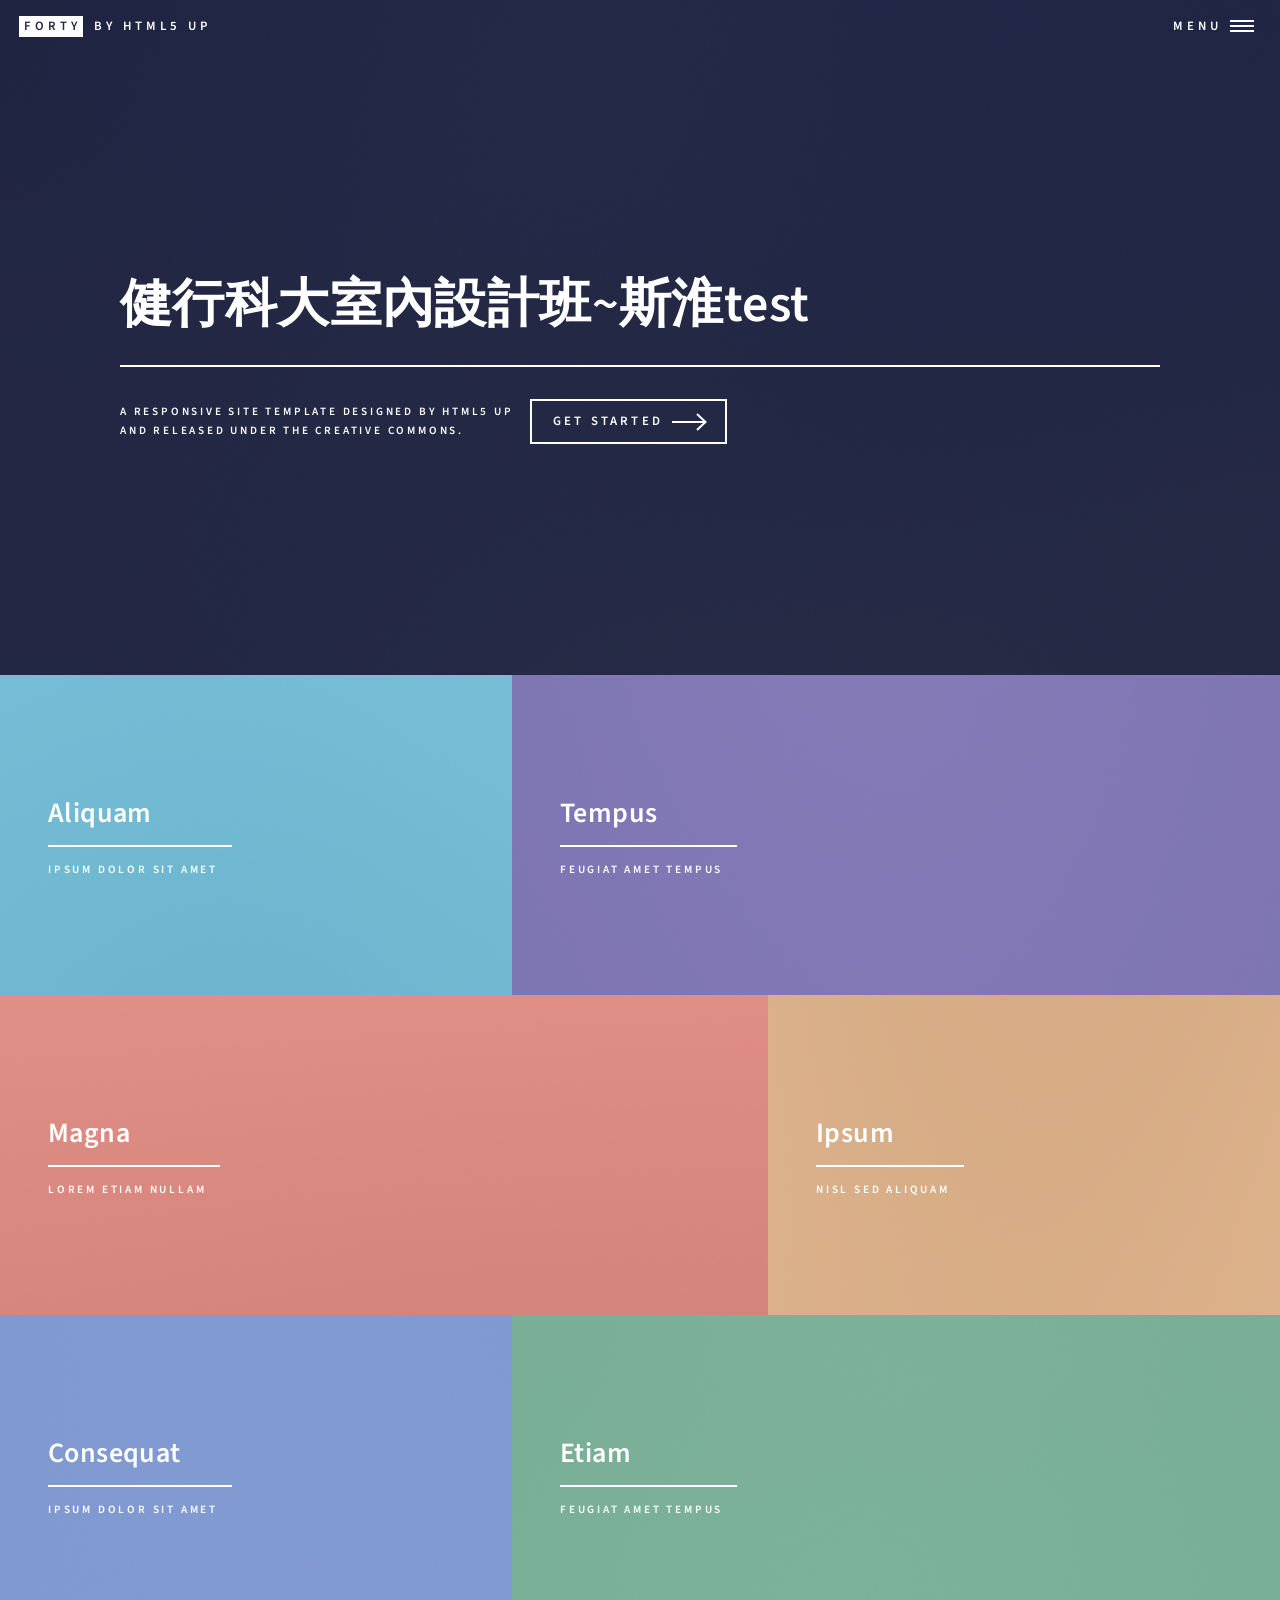
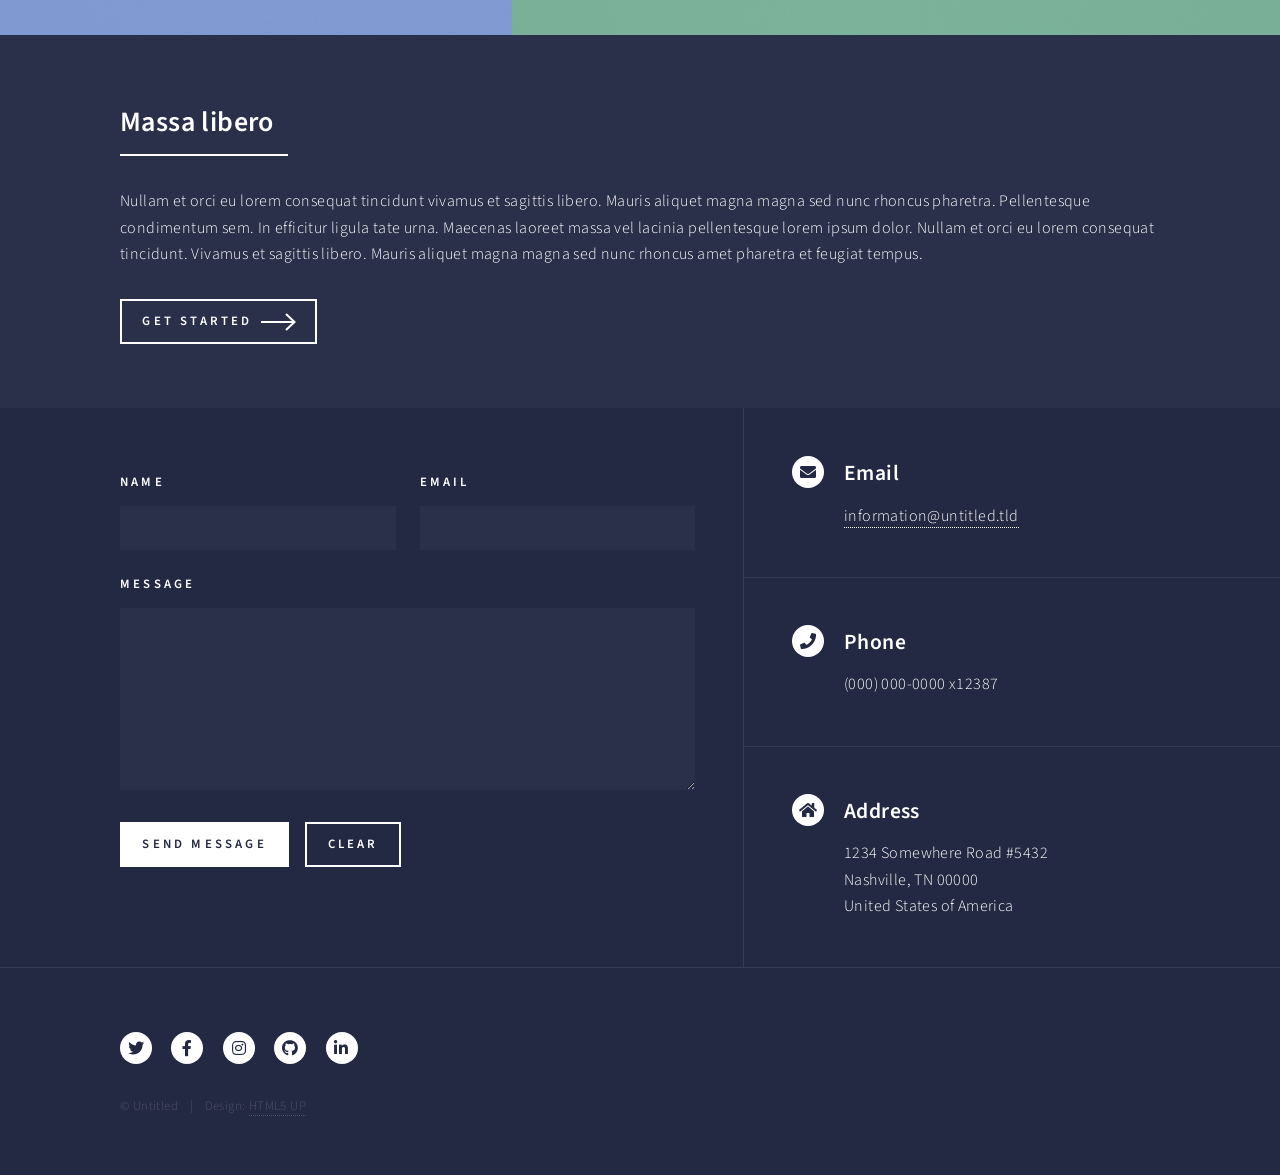
==== index.html @ a0296cf0 "1111" ====
<!DOCTYPE HTML>
<!--
	Forty by HTML5 UP
	html5up.net | @ajlkn
	Free for personal and commercial use under the CCA 3.0 license (html5up.net/license)
-->
<html>
	<head>
		<title>Forty by HTML5 UP</title>
		<meta charset="utf-8" />
		<meta name="viewport" content="width=device-width, initial-scale=1, user-scalable=no" />
		<link rel="stylesheet" href="assets/css/main.css" />
		<noscript><link rel="stylesheet" href="assets/css/noscript.css" /></noscript>
	</head>
	<body class="is-preload">

		<!-- Wrapper -->
			<div id="wrapper">

				<!-- Header -->
					<header id="header" class="alt">
						<a href="index.html" class="logo"><strong>Forty</strong> <span>by HTML5 UP</span></a>
						<nav>
							<a href="#menu">Menu</a>
						</nav>
					</header>

				<!-- Menu -->
					<nav id="menu">
						<ul class="links">
							<li><a href="index.html">Home</a></li>
							<li><a href="landing.html">Landing</a></li>
							<li><a href="generic.html">Generic</a></li>
							<li><a href="elements.html">Elements</a></li>
						</ul>
						<ul class="actions stacked">
							<li><a href="#" class="button primary fit">Get Started</a></li>
							<li><a href="#" class="button fit">Log In</a></li>
						</ul>
					</nav>

				<!-- Banner -->
					<section id="banner" class="major">
						<div class="inner">
							<header class="major">
								<h1>健行科大室內設計班~斯淮test</h1>
							</header>
							<div class="content">
								<p>A responsive site template designed by HTML5 UP<br />
								and released under the Creative Commons.</p>
								<ul class="actions">
									<li><a href="#one" class="button next scrolly">Get Started</a></li>
								</ul>
							</div>
						</div>
					</section>

				<!-- Main -->
					<div id="main">

						<!-- One -->
							<section id="one" class="tiles">
								<article>
									<span class="image">
										<img src="images/pic01.jpg" alt="" />
									</span>
									<header class="major">
										<h3><a href="landing.html" class="link">Aliquam</a></h3>
										<p>Ipsum dolor sit amet</p>
									</header>
								</article>
								<article>
									<span class="image">
										<img src="images/pic02.jpg" alt="" />
									</span>
									<header class="major">
										<h3><a href="landing.html" class="link">Tempus</a></h3>
										<p>feugiat amet tempus</p>
									</header>
								</article>
								<article>
									<span class="image">
										<img src="images/pic03.jpg" alt="" />
									</span>
									<header class="major">
										<h3><a href="landing.html" class="link">Magna</a></h3>
										<p>Lorem etiam nullam</p>
									</header>
								</article>
								<article>
									<span class="image">
										<img src="images/pic04.jpg" alt="" />
									</span>
									<header class="major">
										<h3><a href="landing.html" class="link">Ipsum</a></h3>
										<p>Nisl sed aliquam</p>
									</header>
								</article>
								<article>
									<span class="image">
										<img src="images/pic05.jpg" alt="" />
									</span>
									<header class="major">
										<h3><a href="landing.html" class="link">Consequat</a></h3>
										<p>Ipsum dolor sit amet</p>
									</header>
								</article>
								<article>
									<span class="image">
										<img src="images/pic06.jpg" alt="" />
									</span>
									<header class="major">
										<h3><a href="landing.html" class="link">Etiam</a></h3>
										<p>Feugiat amet tempus</p>
									</header>
								</article>
							</section>

						<!-- Two -->
							<section id="two">
								<div class="inner">
									<header class="major">
										<h2>Massa libero</h2>
									</header>
									<p>Nullam et orci eu lorem consequat tincidunt vivamus et sagittis libero. Mauris aliquet magna magna sed nunc rhoncus pharetra. Pellentesque condimentum sem. In efficitur ligula tate urna. Maecenas laoreet massa vel lacinia pellentesque lorem ipsum dolor. Nullam et orci eu lorem consequat tincidunt. Vivamus et sagittis libero. Mauris aliquet magna magna sed nunc rhoncus amet pharetra et feugiat tempus.</p>
									<ul class="actions">
										<li><a href="landing.html" class="button next">Get Started</a></li>
									</ul>
								</div>
							</section>

					</div>

				<!-- Contact -->
					<section id="contact">
						<div class="inner">
							<section>
								<form method="post" action="#">
									<div class="fields">
										<div class="field half">
											<label for="name">Name</label>
											<input type="text" name="name" id="name" />
										</div>
										<div class="field half">
											<label for="email">Email</label>
											<input type="text" name="email" id="email" />
										</div>
										<div class="field">
											<label for="message">Message</label>
											<textarea name="message" id="message" rows="6"></textarea>
										</div>
									</div>
									<ul class="actions">
										<li><input type="submit" value="Send Message" class="primary" /></li>
										<li><input type="reset" value="Clear" /></li>
									</ul>
								</form>
							</section>
							<section class="split">
								<section>
									<div class="contact-method">
										<span class="icon solid alt fa-envelope"></span>
										<h3>Email</h3>
										<a href="#">information@untitled.tld</a>
									</div>
								</section>
								<section>
									<div class="contact-method">
										<span class="icon solid alt fa-phone"></span>
										<h3>Phone</h3>
										<span>(000) 000-0000 x12387</span>
									</div>
								</section>
								<section>
									<div class="contact-method">
										<span class="icon solid alt fa-home"></span>
										<h3>Address</h3>
										<span>1234 Somewhere Road #5432<br />
										Nashville, TN 00000<br />
										United States of America</span>
									</div>
								</section>
							</section>
						</div>
					</section>

				<!-- Footer -->
					<footer id="footer">
						<div class="inner">
							<ul class="icons">
								<li><a href="#" class="icon brands alt fa-twitter"><span class="label">Twitter</span></a></li>
								<li><a href="#" class="icon brands alt fa-facebook-f"><span class="label">Facebook</span></a></li>
								<li><a href="#" class="icon brands alt fa-instagram"><span class="label">Instagram</span></a></li>
								<li><a href="#" class="icon brands alt fa-github"><span class="label">GitHub</span></a></li>
								<li><a href="#" class="icon brands alt fa-linkedin-in"><span class="label">LinkedIn</span></a></li>
							</ul>
							<ul class="copyright">
								<li>&copy; Untitled</li><li>Design: <a href="https://html5up.net">HTML5 UP</a></li>
							</ul>
						</div>
					</footer>

			</div>

		<!-- Scripts -->
			<script src="assets/js/jquery.min.js"></script>
			<script src="assets/js/jquery.scrolly.min.js"></script>
			<script src="assets/js/jquery.scrollex.min.js"></script>
			<script src="assets/js/browser.min.js"></script>
			<script src="assets/js/breakpoints.min.js"></script>
			<script src="assets/js/util.js"></script>
			<script src="assets/js/main.js"></script>

	</body>
</html>
---- assets/css/main.css ----
@import url(fontawesome-all.min.css);
@import url("https://fonts.googleapis.com/css?family=Source+Sans+Pro:300,300italic,600,600italic");

/*
	Forty by HTML5 UP
	html5up.net | @ajlkn
	Free for personal and commercial use under the CCA 3.0 license (html5up.net/license)
*/

html, body, div, span, applet, object,
iframe, h1, h2, h3, h4, h5, h6, p, blockquote,
pre, a, abbr, acronym, address, big, cite,
code, del, dfn, em, img, ins, kbd, q, s, samp,
small, strike, strong, sub, sup, tt, var, b,
u, i, center, dl, dt, dd, ol, ul, li, fieldset,
form, label, legend, table, caption, tbody,
tfoot, thead, tr, th, td, article, aside,
canvas, details, embed, figure, figcaption,
footer, header, hgroup, menu, nav, output, ruby,
section, summary, time, mark, audio, video {
	margin: 0;
	padding: 0;
	border: 0;
	font-size: 100%;
	font: inherit;
	vertical-align: baseline;}

article, aside, details, figcaption, figure,
footer, header, hgroup, menu, nav, section {
	display: block;}

body {
	line-height: 1;
}

ol, ul {
	list-style: none;
}

blockquote, q {
	quotes: none;
}

	blockquote:before, blockquote:after, q:before, q:after {
		content: '';
		content: none;
	}

table {
	border-collapse: collapse;
	border-spacing: 0;
}

body {
	-webkit-text-size-adjust: none;
}

mark {
	background-color: transparent;
	color: inherit;
}

input::-moz-focus-inner {
	border: 0;
	padding: 0;
}

input, select, textarea {
	-moz-appearance: none;
	-webkit-appearance: none;
	-ms-appearance: none;
	appearance: none;
}

/* Basic */

	@-ms-viewport {
		width: device-width;
	}

	body {
		-ms-overflow-style: scrollbar;
	}

	@media screen and (max-width: 480px) {

		html, body {
			min-width: 320px;
		}

	}

	html {
		box-sizing: border-box;
	}

	*, *:before, *:after {
		box-sizing: inherit;
	}

	body {
		background: #242943;
	}

		body.is-preload *, body.is-preload *:before, body.is-preload *:after {
			-moz-animation: none !important;
			-webkit-animation: none !important;
			-ms-animation: none !important;
			animation: none !important;
			-moz-transition: none !important;
			-webkit-transition: none !important;
			-ms-transition: none !important;
			transition: none !important;
		}

/* Type */

	body, input, select, textarea {
		color: #ffffff;
		font-family: "Source Sans Pro", Helvetica, sans-serif;
		font-size: 17pt;
		font-weight: 300;
		letter-spacing: 0.025em;
		line-height: 1.65;
	}

		@media screen and (max-width: 1680px) {

			body, input, select, textarea {
				font-size: 14pt;
			}

		}

		@media screen and (max-width: 1280px) {

			body, input, select, textarea {
				font-size: 12pt;
			}

		}

		@media screen and (max-width: 360px) {

			body, input, select, textarea {
				font-size: 11pt;
			}

		}

	a {
		-moz-transition: color 0.2s ease-in-out, border-bottom-color 0.2s ease-in-out;
		-webkit-transition: color 0.2s ease-in-out, border-bottom-color 0.2s ease-in-out;
		-ms-transition: color 0.2s ease-in-out, border-bottom-color 0.2s ease-in-out;
		transition: color 0.2s ease-in-out, border-bottom-color 0.2s ease-in-out;
		border-bottom: dotted 1px;
		color: inherit;
		text-decoration: none;
	}

		a:hover {
			border-bottom-color: transparent;
			color: #9bf1ff !important;
		}

		a:active {
			color: #53e3fb !important;
		}

	strong, b {
		color: #ffffff;
		font-weight: 600;
	}

	em, i {
		font-style: italic;
	}

	p {
		margin: 0 0 2em 0;
	}

	h1, h2, h3, h4, h5, h6 {
		color: #ffffff;
		font-weight: 600;
		line-height: 1.65;
		margin: 0 0 1em 0;
	}

		h1 a, h2 a, h3 a, h4 a, h5 a, h6 a {
			color: inherit;
			border-bottom: 0;
		}

	h1 {
		font-size: 2.5em;
	}

	h2 {
		font-size: 1.75em;
	}

	h3 {
		font-size: 1.35em;
	}

	h4 {
		font-size: 1.1em;
	}

	h5 {
		font-size: 0.9em;
	}

	h6 {
		font-size: 0.7em;
	}

	@media screen and (max-width: 736px) {

		h1 {
			font-size: 2em;
		}

		h2 {
			font-size: 1.5em;
		}

		h3 {
			font-size: 1.25em;
		}

	}

	sub {
		font-size: 0.8em;
		position: relative;
		top: 0.5em;
	}

	sup {
		font-size: 0.8em;
		position: relative;
		top: -0.5em;
	}

	blockquote {
		border-left: solid 4px rgba(212, 212, 255, 0.1);
		font-style: italic;
		margin: 0 0 2em 0;
		padding: 0.5em 0 0.5em 2em;
	}

	code {
		background: rgba(212, 212, 255, 0.035);
		font-family: "Courier New", monospace;
		font-size: 0.9em;
		margin: 0 0.25em;
		padding: 0.25em 0.65em;
	}

	pre {
		-webkit-overflow-scrolling: touch;
		font-family: "Courier New", monospace;
		font-size: 0.9em;
		margin: 0 0 2em 0;
	}

		pre code {
			display: block;
			line-height: 1.75;
			padding: 1em 1.5em;
			overflow-x: auto;
		}

	hr {
		border: 0;
		border-bottom: solid 1px rgba(212, 212, 255, 0.1);
		margin: 2em 0;
	}

		hr.major {
			margin: 3em 0;
		}

	.align-left {
		text-align: left;
	}

	.align-center {
		text-align: center;
	}

	.align-right {
		text-align: right;
	}

/* Row */

	.row {
		display: flex;
		flex-wrap: wrap;
		box-sizing: border-box;
		align-items: stretch;
	}

		.row > * {
			box-sizing: border-box;
		}

		.row.gtr-uniform > * > :last-child {
			margin-bottom: 0;
		}

		.row.aln-left {
			justify-content: flex-start;
		}

		.row.aln-center {
			justify-content: center;
		}

		.row.aln-right {
			justify-content: flex-end;
		}

		.row.aln-top {
			align-items: flex-start;
		}

		.row.aln-middle {
			align-items: center;
		}

		.row.aln-bottom {
			align-items: flex-end;
		}

		.row > .imp {
			order: -1;
		}

		.row > .col-1 {
			width: 8.33333%;
		}

		.row > .off-1 {
			margin-left: 8.33333%;
		}

		.row > .col-2 {
			width: 16.66667%;
		}

		.row > .off-2 {
			margin-left: 16.66667%;
		}

		.row > .col-3 {
			width: 25%;
		}

		.row > .off-3 {
			margin-left: 25%;
		}

		.row > .col-4 {
			width: 33.33333%;
		}

		.row > .off-4 {
			margin-left: 33.33333%;
		}

		.row > .col-5 {
			width: 41.66667%;
		}

		.row > .off-5 {
			margin-left: 41.66667%;
		}

		.row > .col-6 {
			width: 50%;
		}

		.row > .off-6 {
			margin-left: 50%;
		}

		.row > .col-7 {
			width: 58.33333%;
		}

		.row > .off-7 {
			margin-left: 58.33333%;
		}

		.row > .col-8 {
			width: 66.66667%;
		}

		.row > .off-8 {
			margin-left: 66.66667%;
		}

		.row > .col-9 {
			width: 75%;
		}

		.row > .off-9 {
			margin-left: 75%;
		}

		.row > .col-10 {
			width: 83.33333%;
		}

		.row > .off-10 {
			margin-left: 83.33333%;
		}

		.row > .col-11 {
			width: 91.66667%;
		}

		.row > .off-11 {
			margin-left: 91.66667%;
		}

		.row > .col-12 {
			width: 100%;
		}

		.row > .off-12 {
			margin-left: 100%;
		}

		.row.gtr-0 {
			margin-top: 0;
			margin-left: 0em;
		}

			.row.gtr-0 > * {
				padding: 0 0 0 0em;
			}

			.row.gtr-0.gtr-uniform {
				margin-top: 0em;
			}

				.row.gtr-0.gtr-uniform > * {
					padding-top: 0em;
				}

		.row.gtr-25 {
			margin-top: 0;
			margin-left: -0.5em;
		}

			.row.gtr-25 > * {
				padding: 0 0 0 0.5em;
			}

			.row.gtr-25.gtr-uniform {
				margin-top: -0.5em;
			}

				.row.gtr-25.gtr-uniform > * {
					padding-top: 0.5em;
				}

		.row.gtr-50 {
			margin-top: 0;
			margin-left: -1em;
		}

			.row.gtr-50 > * {
				padding: 0 0 0 1em;
			}

			.row.gtr-50.gtr-uniform {
				margin-top: -1em;
			}

				.row.gtr-50.gtr-uniform > * {
					padding-top: 1em;
				}

		.row {
			margin-top: 0;
			margin-left: -2em;
		}

			.row > * {
				padding: 0 0 0 2em;
			}

			.row.gtr-uniform {
				margin-top: -2em;
			}

				.row.gtr-uniform > * {
					padding-top: 2em;
				}

		.row.gtr-150 {
			margin-top: 0;
			margin-left: -3em;
		}

			.row.gtr-150 > * {
				padding: 0 0 0 3em;
			}

			.row.gtr-150.gtr-uniform {
				margin-top: -3em;
			}

				.row.gtr-150.gtr-uniform > * {
					padding-top: 3em;
				}

		.row.gtr-200 {
			margin-top: 0;
			margin-left: -4em;
		}

			.row.gtr-200 > * {
				padding: 0 0 0 4em;
			}

			.row.gtr-200.gtr-uniform {
				margin-top: -4em;
			}

				.row.gtr-200.gtr-uniform > * {
					padding-top: 4em;
				}

		@media screen and (max-width: 1680px) {

			.row {
				display: flex;
				flex-wrap: wrap;
				box-sizing: border-box;
				align-items: stretch;
			}

				.row > * {
					box-sizing: border-box;
				}

				.row.gtr-uniform > * > :last-child {
					margin-bottom: 0;
				}

				.row.aln-left {
					justify-content: flex-start;
				}

				.row.aln-center {
					justify-content: center;
				}

				.row.aln-right {
					justify-content: flex-end;
				}

				.row.aln-top {
					align-items: flex-start;
				}

				.row.aln-middle {
					align-items: center;
				}

				.row.aln-bottom {
					align-items: flex-end;
				}

				.row > .imp-xlarge {
					order: -1;
				}

				.row > .col-1-xlarge {
					width: 8.33333%;
				}

				.row > .off-1-xlarge {
					margin-left: 8.33333%;
				}

				.row > .col-2-xlarge {
					width: 16.66667%;
				}

				.row > .off-2-xlarge {
					margin-left: 16.66667%;
				}

				.row > .col-3-xlarge {
					width: 25%;
				}

				.row > .off-3-xlarge {
					margin-left: 25%;
				}

				.row > .col-4-xlarge {
					width: 33.33333%;
				}

				.row > .off-4-xlarge {
					margin-left: 33.33333%;
				}

				.row > .col-5-xlarge {
					width: 41.66667%;
				}

				.row > .off-5-xlarge {
					margin-left: 41.66667%;
				}

				.row > .col-6-xlarge {
					width: 50%;
				}

				.row > .off-6-xlarge {
					margin-left: 50%;
				}

				.row > .col-7-xlarge {
					width: 58.33333%;
				}

				.row > .off-7-xlarge {
					margin-left: 58.33333%;
				}

				.row > .col-8-xlarge {
					width: 66.66667%;
				}

				.row > .off-8-xlarge {
					margin-left: 66.66667%;
				}

				.row > .col-9-xlarge {
					width: 75%;
				}

				.row > .off-9-xlarge {
					margin-left: 75%;
				}

				.row > .col-10-xlarge {
					width: 83.33333%;
				}

				.row > .off-10-xlarge {
					margin-left: 83.33333%;
				}

				.row > .col-11-xlarge {
					width: 91.66667%;
				}

				.row > .off-11-xlarge {
					margin-left: 91.66667%;
				}

				.row > .col-12-xlarge {
					width: 100%;
				}

				.row > .off-12-xlarge {
					margin-left: 100%;
				}

				.row.gtr-0 {
					margin-top: 0;
					margin-left: 0em;
				}

					.row.gtr-0 > * {
						padding: 0 0 0 0em;
					}

					.row.gtr-0.gtr-uniform {
						margin-top: 0em;
					}

						.row.gtr-0.gtr-uniform > * {
							padding-top: 0em;
						}

				.row.gtr-25 {
					margin-top: 0;
					margin-left: -0.5em;
				}

					.row.gtr-25 > * {
						padding: 0 0 0 0.5em;
					}

					.row.gtr-25.gtr-uniform {
						margin-top: -0.5em;
					}

						.row.gtr-25.gtr-uniform > * {
							padding-top: 0.5em;
						}

				.row.gtr-50 {
					margin-top: 0;
					margin-left: -1em;
				}

					.row.gtr-50 > * {
						padding: 0 0 0 1em;
					}

					.row.gtr-50.gtr-uniform {
						margin-top: -1em;
					}

						.row.gtr-50.gtr-uniform > * {
							padding-top: 1em;
						}

				.row {
					margin-top: 0;
					margin-left: -2em;
				}

					.row > * {
						padding: 0 0 0 2em;
					}

					.row.gtr-uniform {
						margin-top: -2em;
					}

						.row.gtr-uniform > * {
							padding-top: 2em;
						}

				.row.gtr-150 {
					margin-top: 0;
					margin-left: -3em;
				}

					.row.gtr-150 > * {
						padding: 0 0 0 3em;
					}

					.row.gtr-150.gtr-uniform {
						margin-top: -3em;
					}

						.row.gtr-150.gtr-uniform > * {
							padding-top: 3em;
						}

				.row.gtr-200 {
					margin-top: 0;
					margin-left: -4em;
				}

					.row.gtr-200 > * {
						padding: 0 0 0 4em;
					}

					.row.gtr-200.gtr-uniform {
						margin-top: -4em;
					}

						.row.gtr-200.gtr-uniform > * {
							padding-top: 4em;
						}

		}

		@media screen and (max-width: 1280px) {

			.row {
				display: flex;
				flex-wrap: wrap;
				box-sizing: border-box;
				align-items: stretch;
			}

				.row > * {
					box-sizing: border-box;
				}

				.row.gtr-uniform > * > :last-child {
					margin-bottom: 0;
				}

				.row.aln-left {
					justify-content: flex-start;
				}

				.row.aln-center {
					justify-content: center;
				}

				.row.aln-right {
					justify-content: flex-end;
				}

				.row.aln-top {
					align-items: flex-start;
				}

				.row.aln-middle {
					align-items: center;
				}

				.row.aln-bottom {
					align-items: flex-end;
				}

				.row > .imp-large {
					order: -1;
				}

				.row > .col-1-large {
					width: 8.33333%;
				}

				.row > .off-1-large {
					margin-left: 8.33333%;
				}

				.row > .col-2-large {
					width: 16.66667%;
				}

				.row > .off-2-large {
					margin-left: 16.66667%;
				}

				.row > .col-3-large {
					width: 25%;
				}

				.row > .off-3-large {
					margin-left: 25%;
				}

				.row > .col-4-large {
					width: 33.33333%;
				}

				.row > .off-4-large {
					margin-left: 33.33333%;
				}

				.row > .col-5-large {
					width: 41.66667%;
				}

				.row > .off-5-large {
					margin-left: 41.66667%;
				}

				.row > .col-6-large {
					width: 50%;
				}

				.row > .off-6-large {
					margin-left: 50%;
				}

				.row > .col-7-large {
					width: 58.33333%;
				}

				.row > .off-7-large {
					margin-left: 58.33333%;
				}

				.row > .col-8-large {
					width: 66.66667%;
				}

				.row > .off-8-large {
					margin-left: 66.66667%;
				}

				.row > .col-9-large {
					width: 75%;
				}

				.row > .off-9-large {
					margin-left: 75%;
				}

				.row > .col-10-large {
					width: 83.33333%;
				}

				.row > .off-10-large {
					margin-left: 83.33333%;
				}

				.row > .col-11-large {
					width: 91.66667%;
				}

				.row > .off-11-large {
					margin-left: 91.66667%;
				}

				.row > .col-12-large {
					width: 100%;
				}

				.row > .off-12-large {
					margin-left: 100%;
				}

				.row.gtr-0 {
					margin-top: 0;
					margin-left: 0em;
				}

					.row.gtr-0 > * {
						padding: 0 0 0 0em;
					}

					.row.gtr-0.gtr-uniform {
						margin-top: 0em;
					}

						.row.gtr-0.gtr-uniform > * {
							padding-top: 0em;
						}

				.row.gtr-25 {
					margin-top: 0;
					margin-left: -0.375em;
				}

					.row.gtr-25 > * {
						padding: 0 0 0 0.375em;
					}

					.row.gtr-25.gtr-uniform {
						margin-top: -0.375em;
					}

						.row.gtr-25.gtr-uniform > * {
							padding-top: 0.375em;
						}

				.row.gtr-50 {
					margin-top: 0;
					margin-left: -0.75em;
				}

					.row.gtr-50 > * {
						padding: 0 0 0 0.75em;
					}

					.row.gtr-50.gtr-uniform {
						margin-top: -0.75em;
					}

						.row.gtr-50.gtr-uniform > * {
							padding-top: 0.75em;
						}

				.row {
					margin-top: 0;
					margin-left: -1.5em;
				}

					.row > * {
						padding: 0 0 0 1.5em;
					}

					.row.gtr-uniform {
						margin-top: -1.5em;
					}

						.row.gtr-uniform > * {
							padding-top: 1.5em;
						}

				.row.gtr-150 {
					margin-top: 0;
					margin-left: -2.25em;
				}

					.row.gtr-150 > * {
						padding: 0 0 0 2.25em;
					}

					.row.gtr-150.gtr-uniform {
						margin-top: -2.25em;
					}

						.row.gtr-150.gtr-uniform > * {
							padding-top: 2.25em;
						}

				.row.gtr-200 {
					margin-top: 0;
					margin-left: -3em;
				}

					.row.gtr-200 > * {
						padding: 0 0 0 3em;
					}

					.row.gtr-200.gtr-uniform {
						margin-top: -3em;
					}

						.row.gtr-200.gtr-uniform > * {
							padding-top: 3em;
						}

		}

		@media screen and (max-width: 980px) {

			.row {
				display: flex;
				flex-wrap: wrap;
				box-sizing: border-box;
				align-items: stretch;
			}

				.row > * {
					box-sizing: border-box;
				}

				.row.gtr-uniform > * > :last-child {
					margin-bottom: 0;
				}

				.row.aln-left {
					justify-content: flex-start;
				}

				.row.aln-center {
					justify-content: center;
				}

				.row.aln-right {
					justify-content: flex-end;
				}

				.row.aln-top {
					align-items: flex-start;
				}

				.row.aln-middle {
					align-items: center;
				}

				.row.aln-bottom {
					align-items: flex-end;
				}

				.row > .imp-medium {
					order: -1;
				}

				.row > .col-1-medium {
					width: 8.33333%;
				}

				.row > .off-1-medium {
					margin-left: 8.33333%;
				}

				.row > .col-2-medium {
					width: 16.66667%;
				}

				.row > .off-2-medium {
					margin-left: 16.66667%;
				}

				.row > .col-3-medium {
					width: 25%;
				}

				.row > .off-3-medium {
					margin-left: 25%;
				}

				.row > .col-4-medium {
					width: 33.33333%;
				}

				.row > .off-4-medium {
					margin-left: 33.33333%;
				}

				.row > .col-5-medium {
					width: 41.66667%;
				}

				.row > .off-5-medium {
					margin-left: 41.66667%;
				}

				.row > .col-6-medium {
					width: 50%;
				}

				.row > .off-6-medium {
					margin-left: 50%;
				}

				.row > .col-7-medium {
					width: 58.33333%;
				}

				.row > .off-7-medium {
					margin-left: 58.33333%;
				}

				.row > .col-8-medium {
					width: 66.66667%;
				}

				.row > .off-8-medium {
					margin-left: 66.66667%;
				}

				.row > .col-9-medium {
					width: 75%;
				}

				.row > .off-9-medium {
					margin-left: 75%;
				}

				.row > .col-10-medium {
					width: 83.33333%;
				}

				.row > .off-10-medium {
					margin-left: 83.33333%;
				}

				.row > .col-11-medium {
					width: 91.66667%;
				}

				.row > .off-11-medium {
					margin-left: 91.66667%;
				}

				.row > .col-12-medium {
					width: 100%;
				}

				.row > .off-12-medium {
					margin-left: 100%;
				}

				.row.gtr-0 {
					margin-top: 0;
					margin-left: 0em;
				}

					.row.gtr-0 > * {
						padding: 0 0 0 0em;
					}

					.row.gtr-0.gtr-uniform {
						margin-top: 0em;
					}

						.row.gtr-0.gtr-uniform > * {
							padding-top: 0em;
						}

				.row.gtr-25 {
					margin-top: 0;
					margin-left: -0.375em;
				}

					.row.gtr-25 > * {
						padding: 0 0 0 0.375em;
					}

					.row.gtr-25.gtr-uniform {
						margin-top: -0.375em;
					}

						.row.gtr-25.gtr-uniform > * {
							padding-top: 0.375em;
						}

				.row.gtr-50 {
					margin-top: 0;
					margin-left: -0.75em;
				}

					.row.gtr-50 > * {
						padding: 0 0 0 0.75em;
					}

					.row.gtr-50.gtr-uniform {
						margin-top: -0.75em;
					}

						.row.gtr-50.gtr-uniform > * {
							padding-top: 0.75em;
						}

				.row {
					margin-top: 0;
					margin-left: -1.5em;
				}

					.row > * {
						padding: 0 0 0 1.5em;
					}

					.row.gtr-uniform {
						margin-top: -1.5em;
					}

						.row.gtr-uniform > * {
							padding-top: 1.5em;
						}

				.row.gtr-150 {
					margin-top: 0;
					margin-left: -2.25em;
				}

					.row.gtr-150 > * {
						padding: 0 0 0 2.25em;
					}

					.row.gtr-150.gtr-uniform {
						margin-top: -2.25em;
					}

						.row.gtr-150.gtr-uniform > * {
							padding-top: 2.25em;
						}

				.row.gtr-200 {
					margin-top: 0;
					margin-left: -3em;
				}

					.row.gtr-200 > * {
						padding: 0 0 0 3em;
					}

					.row.gtr-200.gtr-uniform {
						margin-top: -3em;
					}

						.row.gtr-200.gtr-uniform > * {
							padding-top: 3em;
						}

		}

		@media screen and (max-width: 736px) {

			.row {
				display: flex;
				flex-wrap: wrap;
				box-sizing: border-box;
				align-items: stretch;
			}

				.row > * {
					box-sizing: border-box;
				}

				.row.gtr-uniform > * > :last-child {
					margin-bottom: 0;
				}

				.row.aln-left {
					justify-content: flex-start;
				}

				.row.aln-center {
					justify-content: center;
				}

				.row.aln-right {
					justify-content: flex-end;
				}

				.row.aln-top {
					align-items: flex-start;
				}

				.row.aln-middle {
					align-items: center;
				}

				.row.aln-bottom {
					align-items: flex-end;
				}

				.row > .imp-small {
					order: -1;
				}

				.row > .col-1-small {
					width: 8.33333%;
				}

				.row > .off-1-small {
					margin-left: 8.33333%;
				}

				.row > .col-2-small {
					width: 16.66667%;
				}

				.row > .off-2-small {
					margin-left: 16.66667%;
				}

				.row > .col-3-small {
					width: 25%;
				}

				.row > .off-3-small {
					margin-left: 25%;
				}

				.row > .col-4-small {
					width: 33.33333%;
				}

				.row > .off-4-small {
					margin-left: 33.33333%;
				}

				.row > .col-5-small {
					width: 41.66667%;
				}

				.row > .off-5-small {
					margin-left: 41.66667%;
				}

				.row > .col-6-small {
					width: 50%;
				}

				.row > .off-6-small {
					margin-left: 50%;
				}

				.row > .col-7-small {
					width: 58.33333%;
				}

				.row > .off-7-small {
					margin-left: 58.33333%;
				}

				.row > .col-8-small {
					width: 66.66667%;
				}

				.row > .off-8-small {
					margin-left: 66.66667%;
				}

				.row > .col-9-small {
					width: 75%;
				}

				.row > .off-9-small {
					margin-left: 75%;
				}

				.row > .col-10-small {
					width: 83.33333%;
				}

				.row > .off-10-small {
					margin-left: 83.33333%;
				}

				.row > .col-11-small {
					width: 91.66667%;
				}

				.row > .off-11-small {
					margin-left: 91.66667%;
				}

				.row > .col-12-small {
					width: 100%;
				}

				.row > .off-12-small {
					margin-left: 100%;
				}

				.row.gtr-0 {
					margin-top: 0;
					margin-left: 0em;
				}

					.row.gtr-0 > * {
						padding: 0 0 0 0em;
					}

					.row.gtr-0.gtr-uniform {
						margin-top: 0em;
					}

						.row.gtr-0.gtr-uniform > * {
							padding-top: 0em;
						}

				.row.gtr-25 {
					margin-top: 0;
					margin-left: -0.3125em;
				}

					.row.gtr-25 > * {
						padding: 0 0 0 0.3125em;
					}

					.row.gtr-25.gtr-uniform {
						margin-top: -0.3125em;
					}

						.row.gtr-25.gtr-uniform > * {
							padding-top: 0.3125em;
						}

				.row.gtr-50 {
					margin-top: 0;
					margin-left: -0.625em;
				}

					.row.gtr-50 > * {
						padding: 0 0 0 0.625em;
					}

					.row.gtr-50.gtr-uniform {
						margin-top: -0.625em;
					}

						.row.gtr-50.gtr-uniform > * {
							padding-top: 0.625em;
						}

				.row {
					margin-top: 0;
					margin-left: -1.25em;
				}

					.row > * {
						padding: 0 0 0 1.25em;
					}

					.row.gtr-uniform {
						margin-top: -1.25em;
					}

						.row.gtr-uniform > * {
							padding-top: 1.25em;
						}

				.row.gtr-150 {
					margin-top: 0;
					margin-left: -1.875em;
				}

					.row.gtr-150 > * {
						padding: 0 0 0 1.875em;
					}

					.row.gtr-150.gtr-uniform {
						margin-top: -1.875em;
					}

						.row.gtr-150.gtr-uniform > * {
							padding-top: 1.875em;
						}

				.row.gtr-200 {
					margin-top: 0;
					margin-left: -2.5em;
				}

					.row.gtr-200 > * {
						padding: 0 0 0 2.5em;
					}

					.row.gtr-200.gtr-uniform {
						margin-top: -2.5em;
					}

						.row.gtr-200.gtr-uniform > * {
							padding-top: 2.5em;
						}

		}

		@media screen and (max-width: 480px) {

			.row {
				display: flex;
				flex-wrap: wrap;
				box-sizing: border-box;
				align-items: stretch;
			}

				.row > * {
					box-sizing: border-box;
				}

				.row.gtr-uniform > * > :last-child {
					margin-bottom: 0;
				}

				.row.aln-left {
					justify-content: flex-start;
				}

				.row.aln-center {
					justify-content: center;
				}

				.row.aln-right {
					justify-content: flex-end;
				}

				.row.aln-top {
					align-items: flex-start;
				}

				.row.aln-middle {
					align-items: center;
				}

				.row.aln-bottom {
					align-items: flex-end;
				}

				.row > .imp-xsmall {
					order: -1;
				}

				.row > .col-1-xsmall {
					width: 8.33333%;
				}

				.row > .off-1-xsmall {
					margin-left: 8.33333%;
				}

				.row > .col-2-xsmall {
					width: 16.66667%;
				}

				.row > .off-2-xsmall {
					margin-left: 16.66667%;
				}

				.row > .col-3-xsmall {
					width: 25%;
				}

				.row > .off-3-xsmall {
					margin-left: 25%;
				}

				.row > .col-4-xsmall {
					width: 33.33333%;
				}

				.row > .off-4-xsmall {
					margin-left: 33.33333%;
				}

				.row > .col-5-xsmall {
					width: 41.66667%;
				}

				.row > .off-5-xsmall {
					margin-left: 41.66667%;
				}

				.row > .col-6-xsmall {
					width: 50%;
				}

				.row > .off-6-xsmall {
					margin-left: 50%;
				}

				.row > .col-7-xsmall {
					width: 58.33333%;
				}

				.row > .off-7-xsmall {
					margin-left: 58.33333%;
				}

				.row > .col-8-xsmall {
					width: 66.66667%;
				}

				.row > .off-8-xsmall {
					margin-left: 66.66667%;
				}

				.row > .col-9-xsmall {
					width: 75%;
				}

				.row > .off-9-xsmall {
					margin-left: 75%;
				}

				.row > .col-10-xsmall {
					width: 83.33333%;
				}

				.row > .off-10-xsmall {
					margin-left: 83.33333%;
				}

				.row > .col-11-xsmall {
					width: 91.66667%;
				}

				.row > .off-11-xsmall {
					margin-left: 91.66667%;
				}

				.row > .col-12-xsmall {
					width: 100%;
				}

				.row > .off-12-xsmall {
					margin-left: 100%;
				}

				.row.gtr-0 {
					margin-top: 0;
					margin-left: 0em;
				}

					.row.gtr-0 > * {
						padding: 0 0 0 0em;
					}

					.row.gtr-0.gtr-uniform {
						margin-top: 0em;
					}

						.row.gtr-0.gtr-uniform > * {
							padding-top: 0em;
						}

				.row.gtr-25 {
					margin-top: 0;
					margin-left: -0.3125em;
				}

					.row.gtr-25 > * {
						padding: 0 0 0 0.3125em;
					}

					.row.gtr-25.gtr-uniform {
						margin-top: -0.3125em;
					}

						.row.gtr-25.gtr-uniform > * {
							padding-top: 0.3125em;
						}

				.row.gtr-50 {
					margin-top: 0;
					margin-left: -0.625em;
				}

					.row.gtr-50 > * {
						padding: 0 0 0 0.625em;
					}

					.row.gtr-50.gtr-uniform {
						margin-top: -0.625em;
					}

						.row.gtr-50.gtr-uniform > * {
							padding-top: 0.625em;
						}

				.row {
					margin-top: 0;
					margin-left: -1.25em;
				}

					.row > * {
						padding: 0 0 0 1.25em;
					}

					.row.gtr-uniform {
						margin-top: -1.25em;
					}

						.row.gtr-uniform > * {
							padding-top: 1.25em;
						}

				.row.gtr-150 {
					margin-top: 0;
					margin-left: -1.875em;
				}

					.row.gtr-150 > * {
						padding: 0 0 0 1.875em;
					}

					.row.gtr-150.gtr-uniform {
						margin-top: -1.875em;
					}

						.row.gtr-150.gtr-uniform > * {
							padding-top: 1.875em;
						}

				.row.gtr-200 {
					margin-top: 0;
					margin-left: -2.5em;
				}

					.row.gtr-200 > * {
						padding: 0 0 0 2.5em;
					}

					.row.gtr-200.gtr-uniform {
						margin-top: -2.5em;
					}

						.row.gtr-200.gtr-uniform > * {
							padding-top: 2.5em;
						}

		}

/* Section/Article */

	section.special, article.special {
		text-align: center;
	}

	header.major {
		width: -moz-max-content;
		width: -webkit-max-content;
		width: -ms-max-content;
		width: max-content;
		margin-bottom: 2em;
	}

		header.major > :first-child {
			margin-bottom: 0;
			width: calc(100% + 0.5em);
		}

			header.major > :first-child:after {
				content: '';
				background-color: #ffffff;
				display: block;
				height: 2px;
				margin: 0.325em 0 0.5em 0;
				width: 100%;
			}

		header.major > p {
			font-size: 0.7em;
			font-weight: 600;
			letter-spacing: 0.25em;
			margin-bottom: 0;
			text-transform: uppercase;
		}

		body.is-ie header.major > :first-child:after {
			max-width: 9em;
		}

		body.is-ie header.major > h1:after {
			max-width: 100% !important;
		}

	@media screen and (max-width: 736px) {

		header.major > p br {
			display: none;
		}

	}

/* Form */

	form {
		margin: 0 0 2em 0;
	}

		form > :last-child {
			margin-bottom: 0;
		}

		form > .fields {
			display: -moz-flex;
			display: -webkit-flex;
			display: -ms-flex;
			display: flex;
			-moz-flex-wrap: wrap;
			-webkit-flex-wrap: wrap;
			-ms-flex-wrap: wrap;
			flex-wrap: wrap;
			width: calc(100% + 3em);
			margin: -1.5em 0 2em -1.5em;
		}

			form > .fields > .field {
				-moz-flex-grow: 0;
				-webkit-flex-grow: 0;
				-ms-flex-grow: 0;
				flex-grow: 0;
				-moz-flex-shrink: 0;
				-webkit-flex-shrink: 0;
				-ms-flex-shrink: 0;
				flex-shrink: 0;
				padding: 1.5em 0 0 1.5em;
				width: calc(100% - 1.5em);
			}

				form > .fields > .field.half {
					width: calc(50% - 0.75em);
				}

				form > .fields > .field.third {
					width: calc(100%/3 - 0.5em);
				}

				form > .fields > .field.quarter {
					width: calc(25% - 0.375em);
				}

		@media screen and (max-width: 480px) {

			form > .fields {
				width: calc(100% + 3em);
				margin: -1.5em 0 2em -1.5em;
			}

				form > .fields > .field {
					padding: 1.5em 0 0 1.5em;
					width: calc(100% - 1.5em);
				}

					form > .fields > .field.half {
						width: calc(100% - 1.5em);
					}

					form > .fields > .field.third {
						width: calc(100% - 1.5em);
					}

					form > .fields > .field.quarter {
						width: calc(100% - 1.5em);
					}

		}

	label {
		color: #ffffff;
		display: block;
		font-size: 0.8em;
		font-weight: 600;
		letter-spacing: 0.25em;
		margin: 0 0 1em 0;
		text-transform: uppercase;
	}

	input[type="text"],
	input[type="password"],
	input[type="email"],
	input[type="tel"],
	input[type="search"],
	input[type="url"],
	select,
	textarea {
		-moz-appearance: none;
		-webkit-appearance: none;
		-ms-appearance: none;
		appearance: none;
		background: rgba(212, 212, 255, 0.035);
		border: none;
		border-radius: 0;
		color: inherit;
		display: block;
		outline: 0;
		padding: 0 1em;
		text-decoration: none;
		width: 100%;
	}

		input[type="text"]:invalid,
		input[type="password"]:invalid,
		input[type="email"]:invalid,
		input[type="tel"]:invalid,
		input[type="search"]:invalid,
		input[type="url"]:invalid,
		select:invalid,
		textarea:invalid {
			box-shadow: none;
		}

		input[type="text"]:focus,
		input[type="password"]:focus,
		input[type="email"]:focus,
		input[type="tel"]:focus,
		input[type="search"]:focus,
		input[type="url"]:focus,
		select:focus,
		textarea:focus {
			border-color: #9bf1ff;
			box-shadow: 0 0 0 2px #9bf1ff;
		}

	select {
		background-image: url("data:image/svg+xml;charset=utf8,%3Csvg xmlns='http://www.w3.org/2000/svg' width='40' height='40' preserveAspectRatio='none' viewBox='0 0 40 40'%3E%3Cpath d='M9.4,12.3l10.4,10.4l10.4-10.4c0.2-0.2,0.5-0.4,0.9-0.4c0.3,0,0.6,0.1,0.9,0.4l3.3,3.3c0.2,0.2,0.4,0.5,0.4,0.9 c0,0.4-0.1,0.6-0.4,0.9L20.7,31.9c-0.2,0.2-0.5,0.4-0.9,0.4c-0.3,0-0.6-0.1-0.9-0.4L4.3,17.3c-0.2-0.2-0.4-0.5-0.4-0.9 c0-0.4,0.1-0.6,0.4-0.9l3.3-3.3c0.2-0.2,0.5-0.4,0.9-0.4S9.1,12.1,9.4,12.3z' fill='rgba(212, 212, 255, 0.1)' /%3E%3C/svg%3E");
		background-size: 1.25rem;
		background-repeat: no-repeat;
		background-position: calc(100% - 1rem) center;
		height: 2.75em;
		padding-right: 2.75em;
		text-overflow: ellipsis;
	}

		select option {
			color: #ffffff;
			background: #242943;
		}

		select:focus::-ms-value {
			background-color: transparent;
		}

		select::-ms-expand {
			display: none;
		}

	input[type="text"],
	input[type="password"],
	input[type="email"],
	input[type="tel"],
	input[type="search"],
	input[type="url"],
	select {
		height: 2.75em;
	}

	textarea {
		padding: 0.75em 1em;
	}

	input[type="checkbox"],
	input[type="radio"] {
		-moz-appearance: none;
		-webkit-appearance: none;
		-ms-appearance: none;
		appearance: none;
		display: block;
		float: left;
		margin-right: -2em;
		opacity: 0;
		width: 1em;
		z-index: -1;
	}

		input[type="checkbox"] + label,
		input[type="radio"] + label {
			text-decoration: none;
			color: #ffffff;
			cursor: pointer;
			display: inline-block;
			font-weight: 300;
			padding-left: 2.65em;
			padding-right: 0.75em;
			position: relative;
		}

			input[type="checkbox"] + label:before,
			input[type="radio"] + label:before {
				-moz-osx-font-smoothing: grayscale;
				-webkit-font-smoothing: antialiased;
				display: inline-block;
				font-style: normal;
				font-variant: normal;
				text-rendering: auto;
				line-height: 1;
				text-transform: none !important;
				font-family: 'Font Awesome 5 Free';
				font-weight: 900;
			}

			input[type="checkbox"] + label:before,
			input[type="radio"] + label:before {
				background: rgba(212, 212, 255, 0.035);
				content: '';
				display: inline-block;
				font-size: 0.8em;
				height: 2.0625em;
				left: 0;
				letter-spacing: 0;
				line-height: 2.0625em;
				position: absolute;
				text-align: center;
				top: 0;
				width: 2.0625em;
			}

		input[type="checkbox"]:checked + label:before,
		input[type="radio"]:checked + label:before {
			background: #ffffff;
			border-color: #9bf1ff;
			content: '\f00c';
			color: #242943;
		}

		input[type="checkbox"]:focus + label:before,
		input[type="radio"]:focus + label:before {
			box-shadow: 0 0 0 2px #9bf1ff;
		}

	input[type="radio"] + label:before {
		border-radius: 100%;
	}

	::-webkit-input-placeholder {
		color: rgba(244, 244, 255, 0.2) !important;
		opacity: 1.0;
	}

	:-moz-placeholder {
		color: rgba(244, 244, 255, 0.2) !important;
		opacity: 1.0;
	}

	::-moz-placeholder {
		color: rgba(244, 244, 255, 0.2) !important;
		opacity: 1.0;
	}

	:-ms-input-placeholder {
		color: rgba(244, 244, 255, 0.2) !important;
		opacity: 1.0;
	}

/* Box */

	.box {
		border: solid 1px rgba(212, 212, 255, 0.1);
		margin-bottom: 2em;
		padding: 1.5em;
	}

		.box > :last-child,
		.box > :last-child > :last-child,
		.box > :last-child > :last-child > :last-child {
			margin-bottom: 0;
		}

		.box.alt {
			border: 0;
			border-radius: 0;
			padding: 0;
		}

/* Icon */

	.icon {
		text-decoration: none;
		border-bottom: none;
		position: relative;
	}

		.icon:before {
			-moz-osx-font-smoothing: grayscale;
			-webkit-font-smoothing: antialiased;
			display: inline-block;
			font-style: normal;
			font-variant: normal;
			text-rendering: auto;
			line-height: 1;
			text-transform: none !important;
			font-family: 'Font Awesome 5 Free';
			font-weight: 400;
		}

		.icon > .label {
			display: none;
		}

		.icon:before {
			line-height: inherit;
		}

		.icon.solid:before {
			font-weight: 900;
		}

		.icon.brands:before {
			font-family: 'Font Awesome 5 Brands';
		}

		.icon.alt:before {
			background-color: #ffffff;
			border-radius: 100%;
			color: #242943;
			display: inline-block;
			height: 2em;
			line-height: 2em;
			text-align: center;
			width: 2em;
		}

	a.icon.alt:before {
		-moz-transition: background-color 0.2s ease-in-out;
		-webkit-transition: background-color 0.2s ease-in-out;
		-ms-transition: background-color 0.2s ease-in-out;
		transition: background-color 0.2s ease-in-out;
	}

	a.icon.alt:hover:before {
		background-color: #6fc3df;
	}

	a.icon.alt:active:before {
		background-color: #37a6cb;
	}

/* Image */

	.image {
		border: 0;
		display: inline-block;
		position: relative;
	}

		.image img {
			display: block;
		}

		.image.left, .image.right {
			max-width: 30%;
		}

			.image.left img, .image.right img {
				width: 100%;
			}

		.image.left {
			float: left;
			margin: 0 1.5em 1.25em 0;
			top: 0.25em;
		}

		.image.right {
			float: right;
			margin: 0 0 1.25em 1.5em;
			top: 0.25em;
		}

		.image.fit {
			display: block;
			margin: 0 0 2em 0;
			width: 100%;
		}

			.image.fit img {
				width: 100%;
			}

		.image.main {
			display: block;
			margin: 2.5em 0;
			width: 100%;
		}

			.image.main img {
				width: 100%;
			}

			@media screen and (max-width: 736px) {

				.image.main {
					margin: 1.5em 0;
				}

			}

/* List */

	ol {
		list-style: decimal;
		margin: 0 0 2em 0;
		padding-left: 1.25em;
	}

		ol li {
			padding-left: 0.25em;
		}

	ul {
		list-style: disc;
		margin: 0 0 2em 0;
		padding-left: 1em;
	}

		ul li {
			padding-left: 0.5em;
		}

		ul.alt {
			list-style: none;
			padding-left: 0;
		}

			ul.alt li {
				border-top: solid 1px rgba(212, 212, 255, 0.1);
				padding: 0.5em 0;
			}

				ul.alt li:first-child {
					border-top: 0;
					padding-top: 0;
				}

	dl {
		margin: 0 0 2em 0;
	}

		dl dt {
			display: block;
			font-weight: 600;
			margin: 0 0 1em 0;
		}

		dl dd {
			margin-left: 2em;
		}

/* Actions */

	ul.actions {
		display: -moz-flex;
		display: -webkit-flex;
		display: -ms-flex;
		display: flex;
		cursor: default;
		list-style: none;
		margin-left: -1em;
		padding-left: 0;
	}

		ul.actions li {
			padding: 0 0 0 1em;
			vertical-align: middle;
		}

		ul.actions.special {
			-moz-justify-content: center;
			-webkit-justify-content: center;
			-ms-justify-content: center;
			justify-content: center;
			width: 100%;
			margin-left: 0;
		}

			ul.actions.special li:first-child {
				padding-left: 0;
			}

		ul.actions.stacked {
			-moz-flex-direction: column;
			-webkit-flex-direction: column;
			-ms-flex-direction: column;
			flex-direction: column;
			margin-left: 0;
		}

			ul.actions.stacked li {
				padding: 1.3em 0 0 0;
			}

				ul.actions.stacked li:first-child {
					padding-top: 0;
				}

		ul.actions.fit {
			width: calc(100% + 1em);
		}

			ul.actions.fit li {
				-moz-flex-grow: 1;
				-webkit-flex-grow: 1;
				-ms-flex-grow: 1;
				flex-grow: 1;
				-moz-flex-shrink: 1;
				-webkit-flex-shrink: 1;
				-ms-flex-shrink: 1;
				flex-shrink: 1;
				width: 100%;
			}

				ul.actions.fit li > * {
					width: 100%;
				}

			ul.actions.fit.stacked {
				width: 100%;
			}

/* Icons */

	ul.icons {
		cursor: default;
		list-style: none;
		padding-left: 0;
	}

		ul.icons li {
			display: inline-block;
			padding: 0 1em 0 0;
		}

			ul.icons li:last-child {
				padding-right: 0;
			}

		@media screen and (max-width: 736px) {

			ul.icons li {
				padding: 0 0.75em 0 0;
			}

		}

/* Pagination */

	ul.pagination {
		cursor: default;
		list-style: none;
		padding-left: 0;
	}

		ul.pagination li {
			display: inline-block;
			padding-left: 0;
			vertical-align: middle;
		}

			ul.pagination li > .page {
				-moz-transition: background-color 0.2s ease-in-out, color 0.2s ease-in-out;
				-webkit-transition: background-color 0.2s ease-in-out, color 0.2s ease-in-out;
				-ms-transition: background-color 0.2s ease-in-out, color 0.2s ease-in-out;
				transition: background-color 0.2s ease-in-out, color 0.2s ease-in-out;
				border-bottom: 0;
				display: inline-block;
				font-size: 0.8em;
				font-weight: 600;
				height: 1.5em;
				line-height: 1.5em;
				margin: 0 0.125em;
				min-width: 1.5em;
				padding: 0 0.5em;
				text-align: center;
			}

				ul.pagination li > .page.active {
					background-color: #ffffff;
					color: #242943;
				}

					ul.pagination li > .page.active:hover {
						background-color: #9bf1ff;
						color: #242943 !important;
					}

					ul.pagination li > .page.active:active {
						background-color: #53e3fb;
					}

			ul.pagination li:first-child {
				padding-right: 0.75em;
			}

			ul.pagination li:last-child {
				padding-left: 0.75em;
			}

		@media screen and (max-width: 480px) {

			ul.pagination li:nth-child(n+2):nth-last-child(n+2) {
				display: none;
			}

			ul.pagination li:first-child {
				padding-right: 0;
			}

		}

/* Table */

	.table-wrapper {
		-webkit-overflow-scrolling: touch;
		overflow-x: auto;
	}

	table {
		margin: 0 0 2em 0;
		width: 100%;
	}

		table tbody tr {
			border: solid 1px rgba(212, 212, 255, 0.1);
			border-left: 0;
			border-right: 0;
		}

			table tbody tr:nth-child(2n + 1) {
				background-color: rgba(212, 212, 255, 0.035);
			}

		table td {
			padding: 0.75em 0.75em;
		}

		table th {
			color: #ffffff;
			font-size: 0.9em;
			font-weight: 600;
			padding: 0 0.75em 0.75em 0.75em;
			text-align: left;
		}

		table thead {
			border-bottom: solid 2px rgba(212, 212, 255, 0.1);
		}

		table tfoot {
			border-top: solid 2px rgba(212, 212, 255, 0.1);
		}

		table.alt {
			border-collapse: separate;
		}

			table.alt tbody tr td {
				border: solid 1px rgba(212, 212, 255, 0.1);
				border-left-width: 0;
				border-top-width: 0;
			}

				table.alt tbody tr td:first-child {
					border-left-width: 1px;
				}

			table.alt tbody tr:first-child td {
				border-top-width: 1px;
			}

			table.alt thead {
				border-bottom: 0;
			}

			table.alt tfoot {
				border-top: 0;
			}

/* Button */

	input[type="submit"],
	input[type="reset"],
	input[type="button"],
	button,
	.button {
		-moz-appearance: none;
		-webkit-appearance: none;
		-ms-appearance: none;
		appearance: none;
		-moz-transition: background-color 0.2s ease-in-out, box-shadow 0.2s ease-in-out, color 0.2s ease-in-out;
		-webkit-transition: background-color 0.2s ease-in-out, box-shadow 0.2s ease-in-out, color 0.2s ease-in-out;
		-ms-transition: background-color 0.2s ease-in-out, box-shadow 0.2s ease-in-out, color 0.2s ease-in-out;
		transition: background-color 0.2s ease-in-out, box-shadow 0.2s ease-in-out, color 0.2s ease-in-out;
		background-color: transparent;
		border: 0;
		border-radius: 0;
		box-shadow: inset 0 0 0 2px #ffffff;
		color: #ffffff;
		cursor: pointer;
		display: inline-block;
		font-size: 0.8em;
		font-weight: 600;
		height: 3.5em;
		letter-spacing: 0.25em;
		line-height: 3.5em;
		padding: 0 1.75em;
		text-align: center;
		text-decoration: none;
		text-transform: uppercase;
		white-space: nowrap;
	}

		input[type="submit"]:hover, input[type="submit"]:active,
		input[type="reset"]:hover,
		input[type="reset"]:active,
		input[type="button"]:hover,
		input[type="button"]:active,
		button:hover,
		button:active,
		.button:hover,
		.button:active {
			box-shadow: inset 0 0 0 2px #9bf1ff;
			color: #9bf1ff;
		}

		input[type="submit"]:active,
		input[type="reset"]:active,
		input[type="button"]:active,
		button:active,
		.button:active {
			background-color: rgba(155, 241, 255, 0.1);
			box-shadow: inset 0 0 0 2px #53e3fb;
			color: #53e3fb;
		}

		input[type="submit"].icon:before,
		input[type="reset"].icon:before,
		input[type="button"].icon:before,
		button.icon:before,
		.button.icon:before {
			margin-right: 0.5em;
		}

		input[type="submit"].fit,
		input[type="reset"].fit,
		input[type="button"].fit,
		button.fit,
		.button.fit {
			width: 100%;
		}

		input[type="submit"].small,
		input[type="reset"].small,
		input[type="button"].small,
		button.small,
		.button.small {
			font-size: 0.6em;
		}

		input[type="submit"].large,
		input[type="reset"].large,
		input[type="button"].large,
		button.large,
		.button.large {
			font-size: 1.25em;
			height: 3em;
			line-height: 3em;
		}

		input[type="submit"].next,
		input[type="reset"].next,
		input[type="button"].next,
		button.next,
		.button.next {
			padding-right: 4.5em;
			position: relative;
		}

			input[type="submit"].next:before, input[type="submit"].next:after,
			input[type="reset"].next:before,
			input[type="reset"].next:after,
			input[type="button"].next:before,
			input[type="button"].next:after,
			button.next:before,
			button.next:after,
			.button.next:before,
			.button.next:after {
				-moz-transition: opacity 0.2s ease-in-out;
				-webkit-transition: opacity 0.2s ease-in-out;
				-ms-transition: opacity 0.2s ease-in-out;
				transition: opacity 0.2s ease-in-out;
				background-position: center right;
				background-repeat: no-repeat;
				background-size: 36px 24px;
				content: '';
				display: block;
				height: 100%;
				position: absolute;
				right: 1.5em;
				top: 0;
				vertical-align: middle;
				width: 36px;
			}

			input[type="submit"].next:before,
			input[type="reset"].next:before,
			input[type="button"].next:before,
			button.next:before,
			.button.next:before {
				background-image: url("data:image/svg+xml;charset=utf8,%3Csvg xmlns='http://www.w3.org/2000/svg' xmlns:xlink='http://www.w3.org/1999/xlink' width='36px' height='24px' viewBox='0 0 36 24' zoomAndPan='disable'%3E%3Cstyle%3Eline %7B stroke: %23ffffff%3B stroke-width: 2px%3B %7D%3C/style%3E%3Cline x1='0' y1='12' x2='34' y2='12' /%3E%3Cline x1='25' y1='4' x2='34' y2='12.5' /%3E%3Cline x1='25' y1='20' x2='34' y2='11.5' /%3E%3C/svg%3E");
			}

			input[type="submit"].next:after,
			input[type="reset"].next:after,
			input[type="button"].next:after,
			button.next:after,
			.button.next:after {
				background-image: url("data:image/svg+xml;charset=utf8,%3Csvg xmlns='http://www.w3.org/2000/svg' xmlns:xlink='http://www.w3.org/1999/xlink' width='36px' height='24px' viewBox='0 0 36 24' zoomAndPan='disable'%3E%3Cstyle%3Eline %7B stroke: %239bf1ff%3B stroke-width: 2px%3B %7D%3C/style%3E%3Cline x1='0' y1='12' x2='34' y2='12' /%3E%3Cline x1='25' y1='4' x2='34' y2='12.5' /%3E%3Cline x1='25' y1='20' x2='34' y2='11.5' /%3E%3C/svg%3E");
				opacity: 0;
				z-index: 1;
			}

			input[type="submit"].next:hover:after, input[type="submit"].next:active:after,
			input[type="reset"].next:hover:after,
			input[type="reset"].next:active:after,
			input[type="button"].next:hover:after,
			input[type="button"].next:active:after,
			button.next:hover:after,
			button.next:active:after,
			.button.next:hover:after,
			.button.next:active:after {
				opacity: 1;
			}

			@media screen and (max-width: 1280px) {

				input[type="submit"].next,
				input[type="reset"].next,
				input[type="button"].next,
				button.next,
				.button.next {
					padding-right: 5em;
				}

			}

		input[type="submit"].primary,
		input[type="reset"].primary,
		input[type="button"].primary,
		button.primary,
		.button.primary {
			background-color: #ffffff;
			box-shadow: none;
			color: #242943;
		}

			input[type="submit"].primary:hover, input[type="submit"].primary:active,
			input[type="reset"].primary:hover,
			input[type="reset"].primary:active,
			input[type="button"].primary:hover,
			input[type="button"].primary:active,
			button.primary:hover,
			button.primary:active,
			.button.primary:hover,
			.button.primary:active {
				background-color: #9bf1ff;
				color: #242943 !important;
			}

			input[type="submit"].primary:active,
			input[type="reset"].primary:active,
			input[type="button"].primary:active,
			button.primary:active,
			.button.primary:active {
				background-color: #53e3fb;
			}

		input[type="submit"].disabled, input[type="submit"]:disabled,
		input[type="reset"].disabled,
		input[type="reset"]:disabled,
		input[type="button"].disabled,
		input[type="button"]:disabled,
		button.disabled,
		button:disabled,
		.button.disabled,
		.button:disabled {
			pointer-events: none;
			cursor: default;
			opacity: 0.25;
		}

/* Tiles */

	.tiles {
		display: -moz-flex;
		display: -webkit-flex;
		display: -ms-flex;
		display: flex;
		-moz-flex-wrap: wrap;
		-webkit-flex-wrap: wrap;
		-ms-flex-wrap: wrap;
		flex-wrap: wrap;
		border-top: 0 !important;
	}

		.tiles + * {
			border-top: 0 !important;
		}

		.tiles article {
			-moz-align-items: center;
			-webkit-align-items: center;
			-ms-align-items: center;
			align-items: center;
			display: -moz-flex;
			display: -webkit-flex;
			display: -ms-flex;
			display: flex;
			-moz-transition: -moz-transform 0.25s ease, opacity 0.25s ease, -moz-filter 1s ease, -webkit-filter 1s ease;
			-webkit-transition: -webkit-transform 0.25s ease, opacity 0.25s ease, -webkit-filter 1s ease, -webkit-filter 1s ease;
			-ms-transition: -ms-transform 0.25s ease, opacity 0.25s ease, -ms-filter 1s ease, -webkit-filter 1s ease;
			transition: transform 0.25s ease, opacity 0.25s ease, filter 1s ease, -webkit-filter 1s ease;
			padding: 4em 4em 2em 4em ;
			background-position: center;
			background-repeat: no-repeat;
			background-size: cover;
			cursor: default;
			height: 40vh;
			max-height: 40em;
			min-height: 23em;
			overflow: hidden;
			position: relative;
			width: 40%;
		}

			.tiles article .image {
				display: none;
			}

			.tiles article header {
				position: relative;
				z-index: 3;
			}

			.tiles article h3 {
				font-size: 1.75em;
			}

				.tiles article h3 a:hover {
					color: inherit !important;
				}

			.tiles article .link.primary {
				border: 0;
				height: 100%;
				left: 0;
				position: absolute;
				top: 0;
				width: 100%;
				z-index: 4;
			}

			.tiles article:before {
				-moz-transition: opacity 0.5s ease;
				-webkit-transition: opacity 0.5s ease;
				-ms-transition: opacity 0.5s ease;
				transition: opacity 0.5s ease;
				bottom: 0;
				content: '';
				display: block;
				height: 100%;
				left: 0;
				opacity: 0.85;
				position: absolute;
				width: 100%;
				z-index: 2;
			}

			.tiles article:after {
				background-color: rgba(36, 41, 67, 0.25);
				content: '';
				display: block;
				height: 100%;
				left: 0;
				position: absolute;
				top: 0;
				width: 100%;
				z-index: 1;
			}

			.tiles article:hover:before {
				opacity: 0;
			}

			.tiles article.is-transitioning {
				-moz-transform: scale(0.95);
				-webkit-transform: scale(0.95);
				-ms-transform: scale(0.95);
				transform: scale(0.95);
				-moz-filter: blur(0.5em);
				-webkit-filter: blur(0.5em);
				-ms-filter: blur(0.5em);
				filter: blur(0.5em);
				opacity: 0;
			}

			.tiles article:nth-child(4n - 1), .tiles article:nth-child(4n - 2) {
				width: 60%;
			}

			.tiles article:nth-child(6n - 5):before {
				background-color: #6fc3df;
			}

			.tiles article:nth-child(6n - 4):before {
				background-color: #8d82c4;
			}

			.tiles article:nth-child(6n - 3):before {
				background-color: #ec8d81;
			}

			.tiles article:nth-child(6n - 2):before {
				background-color: #e7b788;
			}

			.tiles article:nth-child(6n - 1):before {
				background-color: #8ea9e8;
			}

			.tiles article:nth-child(6n):before {
				background-color: #87c5a4;
			}

		@media screen and (max-width: 1280px) {

			.tiles article {
				padding: 4em 3em 2em 3em ;
				height: 30vh;
				max-height: 30em;
				min-height: 20em;
			}

		}

		@media screen and (max-width: 980px) {

			.tiles article {
				width: 50% !important;
			}

		}

		@media screen and (max-width: 736px) {

			.tiles article {
				padding: 3em 1.5em 1em 1.5em ;
				height: 16em;
				max-height: none;
				min-height: 0;
			}

				.tiles article h3 {
					font-size: 1.5em;
				}

		}

		@media screen and (max-width: 480px) {

			.tiles {
				display: block;
			}

				.tiles article {
					height: 20em;
					width: 100% !important;
				}

		}

/* Contact Method */

	.contact-method {
		margin: 0 0 2em 0;
		padding-left: 3.25em;
		position: relative;
	}

		.contact-method .icon {
			left: 0;
			position: absolute;
			top: 0;
		}

		.contact-method h3 {
			margin: 0 0 0.5em 0;
		}

/* Spotlights */

	.spotlights {
		border-top: 0 !important;
	}

		.spotlights + * {
			border-top: 0 !important;
		}

		.spotlights > section {
			display: -moz-flex;
			display: -webkit-flex;
			display: -ms-flex;
			display: flex;
			-moz-flex-direction: row;
			-webkit-flex-direction: row;
			-ms-flex-direction: row;
			flex-direction: row;
			background-color: #2e3450;
		}

			.spotlights > section > .image {
				background-position: center center;
				background-size: cover;
				border-radius: 0;
				display: block;
				position: relative;
				width: 30%;
			}

				.spotlights > section > .image img {
					border-radius: 0;
					display: block;
					width: 100%;
				}

				.spotlights > section > .image:before {
					background: rgba(36, 41, 67, 0.9);
					content: '';
					display: block;
					height: 100%;
					left: 0;
					opacity: 0;
					position: absolute;
					top: 0;
					width: 100%;
				}

			.spotlights > section > .content {
				display: -moz-flex;
				display: -webkit-flex;
				display: -ms-flex;
				display: flex;
				-moz-flex-direction: column;
				-webkit-flex-direction: column;
				-ms-flex-direction: column;
				flex-direction: column;
				-moz-justify-content: center;
				-webkit-justify-content: center;
				-ms-justify-content: center;
				justify-content: center;
				-moz-align-items: center;
				-webkit-align-items: center;
				-ms-align-items: center;
				align-items: center;
				padding: 2em 3em 0.1em 3em ;
				width: 70%;
			}

				.spotlights > section > .content > .inner {
					margin: 0 auto;
					max-width: 100%;
					width: 65em;
				}

			.spotlights > section:nth-child(2n) {
				-moz-flex-direction: row-reverse;
				-webkit-flex-direction: row-reverse;
				-ms-flex-direction: row-reverse;
				flex-direction: row-reverse;
				background-color: #333856;
			}

				.spotlights > section:nth-child(2n) > .content {
					-moz-align-items: -moz-flex-end;
					-webkit-align-items: -webkit-flex-end;
					-ms-align-items: -ms-flex-end;
					align-items: flex-end;
				}

		@media screen and (max-width: 1680px) {

			.spotlights > section > .image {
				width: 40%;
			}

			.spotlights > section > .content {
				width: 60%;
			}

		}

		@media screen and (max-width: 1280px) {

			.spotlights > section > .image {
				width: 45%;
			}

			.spotlights > section > .content {
				width: 55%;
			}

		}

		@media screen and (max-width: 980px) {

			.spotlights > section {
				display: block;
			}

				.spotlights > section > .image {
					width: 100%;
				}

				.spotlights > section > .content {
					padding: 4em 3em 2em 3em ;
					width: 100%;
				}

		}

		@media screen and (max-width: 736px) {

			.spotlights > section > .content {
				padding: 3em 1.5em 1em 1.5em ;
			}

		}

/* Header */

	@-moz-keyframes reveal-header {
		0% {
			top: -4em;
			opacity: 0;
		}

		100% {
			top: 0;
			opacity: 1;
		}
	}

	@-webkit-keyframes reveal-header {
		0% {
			top: -4em;
			opacity: 0;
		}

		100% {
			top: 0;
			opacity: 1;
		}
	}

	@-ms-keyframes reveal-header {
		0% {
			top: -4em;
			opacity: 0;
		}

		100% {
			top: 0;
			opacity: 1;
		}
	}

	@keyframes reveal-header {
		0% {
			top: -4em;
			opacity: 0;
		}

		100% {
			top: 0;
			opacity: 1;
		}
	}

	#header {
		display: -moz-flex;
		display: -webkit-flex;
		display: -ms-flex;
		display: flex;
		background-color: #2a2f4a;
		box-shadow: 0 0 0.25em 0 rgba(0, 0, 0, 0.15);
		cursor: default;
		font-weight: 600;
		height: 3.25em;
		left: 0;
		letter-spacing: 0.25em;
		line-height: 3.25em;
		margin: 0;
		position: fixed;
		text-transform: uppercase;
		top: 0;
		width: 100%;
		z-index: 10000;
	}

		#header .logo {
			border: 0;
			display: inline-block;
			font-size: 0.8em;
			height: inherit;
			line-height: inherit;
			padding: 0 1.5em;
		}

			#header .logo strong {
				-moz-transition: background-color 0.2s ease-in-out, color 0.2s ease-in-out;
				-webkit-transition: background-color 0.2s ease-in-out, color 0.2s ease-in-out;
				-ms-transition: background-color 0.2s ease-in-out, color 0.2s ease-in-out;
				transition: background-color 0.2s ease-in-out, color 0.2s ease-in-out;
				background-color: #ffffff;
				color: #242943;
				display: inline-block;
				line-height: 1.65em;
				margin-right: 0.325em;
				padding: 0 0.125em 0 0.375em;
			}

			#header .logo:hover strong {
				background-color: #9bf1ff;
			}

			#header .logo:active strong {
				background-color: #53e3fb;
			}

		#header nav {
			display: -moz-flex;
			display: -webkit-flex;
			display: -ms-flex;
			display: flex;
			-moz-justify-content: -moz-flex-end;
			-webkit-justify-content: -webkit-flex-end;
			-ms-justify-content: -ms-flex-end;
			justify-content: flex-end;
			-moz-flex-grow: 1;
			-webkit-flex-grow: 1;
			-ms-flex-grow: 1;
			flex-grow: 1;
			height: inherit;
			line-height: inherit;
		}

			#header nav a {
				border: 0;
				display: block;
				font-size: 0.8em;
				height: inherit;
				line-height: inherit;
				padding: 0 0.75em;
				position: relative;
				vertical-align: middle;
			}

				#header nav a:last-child {
					padding-right: 1.5em;
				}

				#header nav a[href="#menu"] {
					padding-right: 3.325em !important;
				}

					#header nav a[href="#menu"]:before, #header nav a[href="#menu"]:after {
						background-image: url("data:image/svg+xml;charset=utf8,%3Csvg xmlns='http://www.w3.org/2000/svg' width='24' height='32' viewBox='0 0 24 32' preserveAspectRatio='none'%3E%3Cstyle%3Eline %7B stroke-width: 2px%3B stroke: %23ffffff%3B %7D%3C/style%3E%3Cline x1='0' y1='11' x2='24' y2='11' /%3E%3Cline x1='0' y1='21' x2='24' y2='21' /%3E%3Cline x1='0' y1='16' x2='24' y2='16' /%3E%3C/svg%3E");
						background-position: center;
						background-repeat: no-repeat;
						background-size: 24px 32px;
						content: '';
						display: block;
						height: 100%;
						position: absolute;
						right: 1.5em;
						top: 0;
						vertical-align: middle;
						width: 24px;
					}

					#header nav a[href="#menu"]:after {
						-moz-transition: opacity 0.2s ease-in-out;
						-webkit-transition: opacity 0.2s ease-in-out;
						-ms-transition: opacity 0.2s ease-in-out;
						transition: opacity 0.2s ease-in-out;
						background-image: url("data:image/svg+xml;charset=utf8,%3Csvg xmlns='http://www.w3.org/2000/svg' width='24' height='32' viewBox='0 0 24 32' preserveAspectRatio='none'%3E%3Cstyle%3Eline %7B stroke-width: 2px%3B stroke: %239bf1ff%3B %7D%3C/style%3E%3Cline x1='0' y1='11' x2='24' y2='11' /%3E%3Cline x1='0' y1='21' x2='24' y2='21' /%3E%3Cline x1='0' y1='16' x2='24' y2='16' /%3E%3C/svg%3E");
						opacity: 0;
						z-index: 1;
					}

					#header nav a[href="#menu"]:hover:after, #header nav a[href="#menu"]:active:after {
						opacity: 1;
					}

					#header nav a[href="#menu"]:last-child {
						padding-right: 3.875em !important;
					}

						#header nav a[href="#menu"]:last-child:before, #header nav a[href="#menu"]:last-child:after {
							right: 2em;
						}

		#header.reveal {
			-moz-animation: reveal-header 0.35s ease;
			-webkit-animation: reveal-header 0.35s ease;
			-ms-animation: reveal-header 0.35s ease;
			animation: reveal-header 0.35s ease;
		}

		#header.alt {
			-moz-transition: opacity 2.5s ease;
			-webkit-transition: opacity 2.5s ease;
			-ms-transition: opacity 2.5s ease;
			transition: opacity 2.5s ease;
			-moz-transition-delay: 0.75s;
			-webkit-transition-delay: 0.75s;
			-ms-transition-delay: 0.75s;
			transition-delay: 0.75s;
			-moz-animation: none;
			-webkit-animation: none;
			-ms-animation: none;
			animation: none;
			background-color: transparent;
			box-shadow: none;
			position: absolute;
		}

			#header.alt.style1 .logo strong {
				color: #6fc3df;
			}

			#header.alt.style2 .logo strong {
				color: #8d82c4;
			}

			#header.alt.style3 .logo strong {
				color: #ec8d81;
			}

			#header.alt.style4 .logo strong {
				color: #e7b788;
			}

			#header.alt.style5 .logo strong {
				color: #8ea9e8;
			}

			#header.alt.style6 .logo strong {
				color: #87c5a4;
			}

		body.is-preload #header.alt {
			opacity: 0;
		}

		@media screen and (max-width: 1680px) {

			#header nav a[href="#menu"] {
				padding-right: 3.75em !important;
			}

				#header nav a[href="#menu"]:last-child {
					padding-right: 4.25em !important;
				}

		}

		@media screen and (max-width: 1280px) {

			#header nav a[href="#menu"] {
				padding-right: 4em !important;
			}

				#header nav a[href="#menu"]:last-child {
					padding-right: 4.5em !important;
				}

		}

		@media screen and (max-width: 736px) {

			#header {
				height: 2.75em;
				line-height: 2.75em;
			}

				#header .logo {
					padding: 0 1em;
				}

				#header nav a {
					padding: 0 0.5em;
				}

					#header nav a:last-child {
						padding-right: 1em;
					}

					#header nav a[href="#menu"] {
						padding-right: 3.25em !important;
					}

						#header nav a[href="#menu"]:before, #header nav a[href="#menu"]:after {
							right: 0.75em;
						}

						#header nav a[href="#menu"]:last-child {
							padding-right: 4em !important;
						}

							#header nav a[href="#menu"]:last-child:before, #header nav a[href="#menu"]:last-child:after {
								right: 1.5em;
							}

		}

		@media screen and (max-width: 480px) {

			#header .logo span {
				display: none;
			}

			#header nav a[href="#menu"] {
				overflow: hidden;
				padding-right: 0 !important;
				text-indent: 5em;
				white-space: nowrap;
				width: 5em;
			}

				#header nav a[href="#menu"]:before, #header nav a[href="#menu"]:after {
					right: 0;
					width: inherit;
				}

				#header nav a[href="#menu"]:last-child:before, #header nav a[href="#menu"]:last-child:after {
					width: 4em;
					right: 0;
				}

		}

/* Banner */

	#banner {
		-moz-align-items: center;
		-webkit-align-items: center;
		-ms-align-items: center;
		align-items: center;
		background-image: url("../../images/banner.jpg");
		display: -moz-flex;
		display: -webkit-flex;
		display: -ms-flex;
		display: flex;
		padding: 6em 0 2em 0 ;
		background-attachment: fixed;
		background-position: center;
		background-repeat: no-repeat;
		background-size: cover;
		border-bottom: 0 !important;
		cursor: default;
		height: 60vh;
		margin-bottom: -3.25em;
		max-height: 32em;
		min-height: 22em;
		position: relative;
		top: -3.25em;
	}

		#banner:after {
			-moz-transition: opacity 2.5s ease;
			-webkit-transition: opacity 2.5s ease;
			-ms-transition: opacity 2.5s ease;
			transition: opacity 2.5s ease;
			-moz-transition-delay: 0.75s;
			-webkit-transition-delay: 0.75s;
			-ms-transition-delay: 0.75s;
			transition-delay: 0.75s;
			pointer-events: none;
			background-color: #242943;
			content: '';
			display: block;
			height: 100%;
			left: 0;
			opacity: 0.85;
			position: absolute;
			top: 0;
			width: 100%;
			z-index: 1;
		}

		#banner h1 {
			font-size: 3.25em;
		}

		#banner > .inner {
			-moz-transition: opacity 1.5s ease, -moz-transform 0.5s ease-out, -moz-filter 0.5s ease, -webkit-filter 0.5s ease;
			-webkit-transition: opacity 1.5s ease, -webkit-transform 0.5s ease-out, -webkit-filter 0.5s ease, -webkit-filter 0.5s ease;
			-ms-transition: opacity 1.5s ease, -ms-transform 0.5s ease-out, -ms-filter 0.5s ease, -webkit-filter 0.5s ease;
			transition: opacity 1.5s ease, transform 0.5s ease-out, filter 0.5s ease, -webkit-filter 0.5s ease;
			padding: 0 !important;
			position: relative;
			z-index: 2;
		}

			#banner > .inner .image {
				display: none;
			}

			#banner > .inner header {
				width: auto;
			}

				#banner > .inner header > :first-child {
					width: auto;
				}

					#banner > .inner header > :first-child:after {
						max-width: 100%;
					}

			#banner > .inner .content {
				display: -moz-flex;
				display: -webkit-flex;
				display: -ms-flex;
				display: flex;
				-moz-align-items: center;
				-webkit-align-items: center;
				-ms-align-items: center;
				align-items: center;
				margin: 0 0 2em 0;
			}

				#banner > .inner .content > * {
					margin-right: 1.5em;
					margin-bottom: 0;
				}

				#banner > .inner .content > :last-child {
					margin-right: 0;
				}

				#banner > .inner .content p {
					font-size: 0.7em;
					font-weight: 600;
					letter-spacing: 0.25em;
					text-transform: uppercase;
				}

		#banner.major {
			height: 75vh;
			min-height: 30em;
			max-height: 50em;
		}

			#banner.major.alt {
				opacity: 0.75;
			}

		#banner.style1:after {
			background-color: #6fc3df;
		}

		#banner.style2:after {
			background-color: #8d82c4;
		}

		#banner.style3:after {
			background-color: #ec8d81;
		}

		#banner.style4:after {
			background-color: #e7b788;
		}

		#banner.style5:after {
			background-color: #8ea9e8;
		}

		#banner.style6:after {
			background-color: #87c5a4;
		}

		body.is-preload #banner:after {
			opacity: 1.0;
		}

		body.is-preload #banner > .inner {
			-moz-filter: blur(0.125em);
			-webkit-filter: blur(0.125em);
			-ms-filter: blur(0.125em);
			filter: blur(0.125em);
			-moz-transform: translateX(-0.5em);
			-webkit-transform: translateX(-0.5em);
			-ms-transform: translateX(-0.5em);
			transform: translateX(-0.5em);
			opacity: 0;
		}

		@media screen and (max-width: 1280px) {

			#banner {
				background-attachment: scroll;
			}

		}

		@media screen and (max-width: 736px) {

			#banner {
				padding: 5em 0 1em 0 ;
				height: auto;
				margin-bottom: -2.75em;
				max-height: none;
				min-height: 0;
				top: -2.75em;
			}

				#banner h1 {
					font-size: 2em;
				}

				#banner > .inner .content {
					display: block;
				}

					#banner > .inner .content > * {
						margin-right: 0;
						margin-bottom: 2em;
					}

				#banner.major {
					height: auto;
					min-height: 0;
					max-height: none;
				}

		}

		@media screen and (max-width: 480px) {

			#banner {
				padding: 6em 0 2em 0 ;
			}

				#banner > .inner .content p br {
					display: none;
				}

				#banner.major {
					padding: 8em 0 4em 0 ;
				}

		}

/* Main */

	#main {
		background-color: #2a2f4a;
	}

		#main > * {
			border-top: solid 1px rgba(212, 212, 255, 0.1);
		}

			#main > *:first-child {
				border-top: 0;
			}

			#main > * > .inner {
				padding: 4em 0 2em 0 ;
				margin: 0 auto;
				max-width: 65em;
				width: calc(100% - 6em);
			}

				@media screen and (max-width: 736px) {

					#main > * > .inner {
						padding: 3em 0 1em 0 ;
						width: calc(100% - 3em);
					}

				}

		#main.alt {
			background-color: transparent;
			border-bottom: solid 1px rgba(212, 212, 255, 0.1);
		}

/* Contact */

	#contact {
		border-bottom: solid 1px rgba(212, 212, 255, 0.1);
		overflow-x: hidden;
	}

		#contact > .inner {
			display: -moz-flex;
			display: -webkit-flex;
			display: -ms-flex;
			display: flex;
			padding: 0 !important;
		}

			#contact > .inner > :nth-child(2n - 1) {
				padding: 4em 3em 2em 0 ;
				border-right: solid 1px rgba(212, 212, 255, 0.1);
				width: 60%;
			}

			#contact > .inner > :nth-child(2n) {
				padding-left: 3em;
				width: 40%;
			}

			#contact > .inner > .split {
				padding: 0;
			}

				#contact > .inner > .split > * {
					padding: 3em 0 1em 3em ;
					position: relative;
				}

					#contact > .inner > .split > *:before {
						border-top: solid 1px rgba(212, 212, 255, 0.1);
						content: '';
						display: block;
						margin-left: -3em;
						position: absolute;
						top: 0;
						width: calc(100vw + 3em);
					}

				#contact > .inner > .split > :first-child:before {
					display: none;
				}

		@media screen and (max-width: 980px) {

			#contact > .inner {
				display: block;
			}

				#contact > .inner > :nth-child(2n - 1) {
					padding: 4em 0 2em 0 ;
					border-right: 0;
					width: 100%;
				}

				#contact > .inner > :nth-child(2n) {
					padding-left: 0;
					width: 100%;
				}

				#contact > .inner > .split > * {
					padding: 3em 0 1em 0 ;
				}

				#contact > .inner > .split > :first-child:before {
					display: block;
				}

		}

		@media screen and (max-width: 736px) {

			#contact > .inner > :nth-child(2n - 1) {
				padding: 3em 0 1em 0 ;
			}

		}

/* Footer */

	#footer .copyright {
		font-size: 0.8em;
		list-style: none;
		padding-left: 0;
	}

		#footer .copyright li {
			border-left: solid 1px rgba(212, 212, 255, 0.1);
			color: rgba(244, 244, 255, 0.2);
			display: inline-block;
			line-height: 1;
			margin-left: 1em;
			padding-left: 1em;
		}

			#footer .copyright li:first-child {
				border-left: 0;
				margin-left: 0;
				padding-left: 0;
			}

	@media screen and (max-width: 480px) {

		#footer .copyright li {
			display: block;
			border-left: 0;
			margin-left: 0;
			padding-left: 0;
			line-height: inherit;
		}

	}

/* Wrapper */

	#wrapper {
		-moz-transition: -moz-filter 0.35s ease, -webkit-filter 0.35s ease, opacity 0.375s ease-out;
		-webkit-transition: -webkit-filter 0.35s ease, -webkit-filter 0.35s ease, opacity 0.375s ease-out;
		-ms-transition: -ms-filter 0.35s ease, -webkit-filter 0.35s ease, opacity 0.375s ease-out;
		transition: filter 0.35s ease, -webkit-filter 0.35s ease, opacity 0.375s ease-out;
		padding-top: 3.25em;
	}

		#wrapper.is-transitioning {
			opacity: 0;
		}

		#wrapper > * > .inner {
			padding: 4em 0 2em 0 ;
			margin: 0 auto;
			max-width: 65em;
			width: calc(100% - 6em);
		}

			@media screen and (max-width: 736px) {

				#wrapper > * > .inner {
					padding: 3em 0 1em 0 ;
					width: calc(100% - 3em);
				}

			}

		@media screen and (max-width: 736px) {

			#wrapper {
				padding-top: 2.75em;
			}

		}

/* Menu */

	#menu {
		-moz-transition: -moz-transform 0.35s ease, opacity 0.35s ease, visibility 0.35s;
		-webkit-transition: -webkit-transform 0.35s ease, opacity 0.35s ease, visibility 0.35s;
		-ms-transition: -ms-transform 0.35s ease, opacity 0.35s ease, visibility 0.35s;
		transition: transform 0.35s ease, opacity 0.35s ease, visibility 0.35s;
		-moz-align-items: center;
		-webkit-align-items: center;
		-ms-align-items: center;
		align-items: center;
		display: -moz-flex;
		display: -webkit-flex;
		display: -ms-flex;
		display: flex;
		-moz-justify-content: center;
		-webkit-justify-content: center;
		-ms-justify-content: center;
		justify-content: center;
		pointer-events: none;
		background: rgba(36, 41, 67, 0.9);
		box-shadow: none;
		height: 100%;
		left: 0;
		opacity: 0;
		overflow: hidden;
		padding: 3em 2em;
		position: fixed;
		top: 0;
		visibility: hidden;
		width: 100%;
		z-index: 10002;
	}

		#menu .inner {
			-moz-transition: -moz-transform 0.35s ease-out, opacity 0.35s ease, visibility 0.35s;
			-webkit-transition: -webkit-transform 0.35s ease-out, opacity 0.35s ease, visibility 0.35s;
			-ms-transition: -ms-transform 0.35s ease-out, opacity 0.35s ease, visibility 0.35s;
			transition: transform 0.35s ease-out, opacity 0.35s ease, visibility 0.35s;
			-moz-transform: rotateX(20deg);
			-webkit-transform: rotateX(20deg);
			-ms-transform: rotateX(20deg);
			transform: rotateX(20deg);
			-webkit-overflow-scrolling: touch;
			max-width: 100%;
			max-height: 100vh;
			opacity: 0;
			overflow: auto;
			text-align: center;
			visibility: hidden;
			width: 18em;
		}

			#menu .inner > :first-child {
				margin-top: 2em;
			}

			#menu .inner > :last-child {
				margin-bottom: 3em;
			}

		#menu ul {
			margin: 0 0 1em 0;
		}

			#menu ul.links {
				list-style: none;
				padding: 0;
			}

				#menu ul.links > li {
					padding: 0;
				}

					#menu ul.links > li > a:not(.button) {
						border: 0;
						border-top: solid 1px rgba(212, 212, 255, 0.1);
						display: block;
						font-size: 0.8em;
						font-weight: 600;
						letter-spacing: 0.25em;
						line-height: 4em;
						text-decoration: none;
						text-transform: uppercase;
					}

					#menu ul.links > li > .button {
						display: block;
						margin: 0.5em 0 0 0;
					}

					#menu ul.links > li:first-child > a:not(.button) {
						border-top: 0 !important;
					}

		#menu .close {
			-moz-transition: color 0.2s ease-in-out;
			-webkit-transition: color 0.2s ease-in-out;
			-ms-transition: color 0.2s ease-in-out;
			transition: color 0.2s ease-in-out;
			-webkit-tap-highlight-color: rgba(0, 0, 0, 0);
			border: 0;
			cursor: pointer;
			display: block;
			height: 4em;
			line-height: 4em;
			overflow: hidden;
			padding-right: 1.25em;
			position: absolute;
			right: 0;
			text-align: right;
			text-indent: 8em;
			top: 0;
			vertical-align: middle;
			white-space: nowrap;
			width: 8em;
		}

			#menu .close:before, #menu .close:after {
				-moz-transition: opacity 0.2s ease-in-out;
				-webkit-transition: opacity 0.2s ease-in-out;
				-ms-transition: opacity 0.2s ease-in-out;
				transition: opacity 0.2s ease-in-out;
				background-position: center;
				background-repeat: no-repeat;
				content: '';
				display: block;
				height: 4em;
				position: absolute;
				right: 0;
				top: 0;
				width: 4em;
			}

			#menu .close:before {
				background-image: url("data:image/svg+xml;charset=utf8,%3Csvg xmlns='http://www.w3.org/2000/svg' xmlns:xlink='http://www.w3.org/1999/xlink' width='20px' height='20px' viewBox='0 0 20 20' zoomAndPan='disable'%3E%3Cstyle%3Eline %7B stroke: %23ffffff%3B stroke-width: 2%3B %7D%3C/style%3E%3Cline x1='0' y1='0' x2='20' y2='20' /%3E%3Cline x1='20' y1='0' x2='0' y2='20' /%3E%3C/svg%3E");
			}

			#menu .close:after {
				background-image: url("data:image/svg+xml;charset=utf8,%3Csvg xmlns='http://www.w3.org/2000/svg' xmlns:xlink='http://www.w3.org/1999/xlink' width='20px' height='20px' viewBox='0 0 20 20' zoomAndPan='disable'%3E%3Cstyle%3Eline %7B stroke: %239bf1ff%3B stroke-width: 2%3B %7D%3C/style%3E%3Cline x1='0' y1='0' x2='20' y2='20' /%3E%3Cline x1='20' y1='0' x2='0' y2='20' /%3E%3C/svg%3E");
				opacity: 0;
			}

			#menu .close:hover:after, #menu .close:active:after {
				opacity: 1;
			}

	body.is-ie #menu {
		background: rgba(42, 47, 74, 0.975);
	}

	body.is-menu-visible #wrapper {
		-moz-filter: blur(0.5em);
		-webkit-filter: blur(0.5em);
		-ms-filter: blur(0.5em);
		filter: blur(0.5em);
	}

	body.is-menu-visible #menu {
		pointer-events: auto;
		opacity: 1;
		visibility: visible;
	}

		body.is-menu-visible #menu .inner {
			-moz-transform: none;
			-webkit-transform: none;
			-ms-transform: none;
			transform: none;
			opacity: 1;
			visibility: visible;
		}
---- assets/css/noscript.css ----
/*
	Forty by HTML5 UP
	html5up.net | @ajlkn
	Free for personal and commercial use under the CCA 3.0 license (html5up.net/license)
*/

/* Banner */

	body.is-preload #banner:after {
		opacity: 0.85;
	}

	body.is-preload #banner > .inner {
		-moz-filter: none;
		-webkit-filter: none;
		-ms-filter: none;
		filter: none;
		-moz-transform: none;
		-webkit-transform: none;
		-ms-transform: none;
		transform: none;
		opacity: 1;
	}
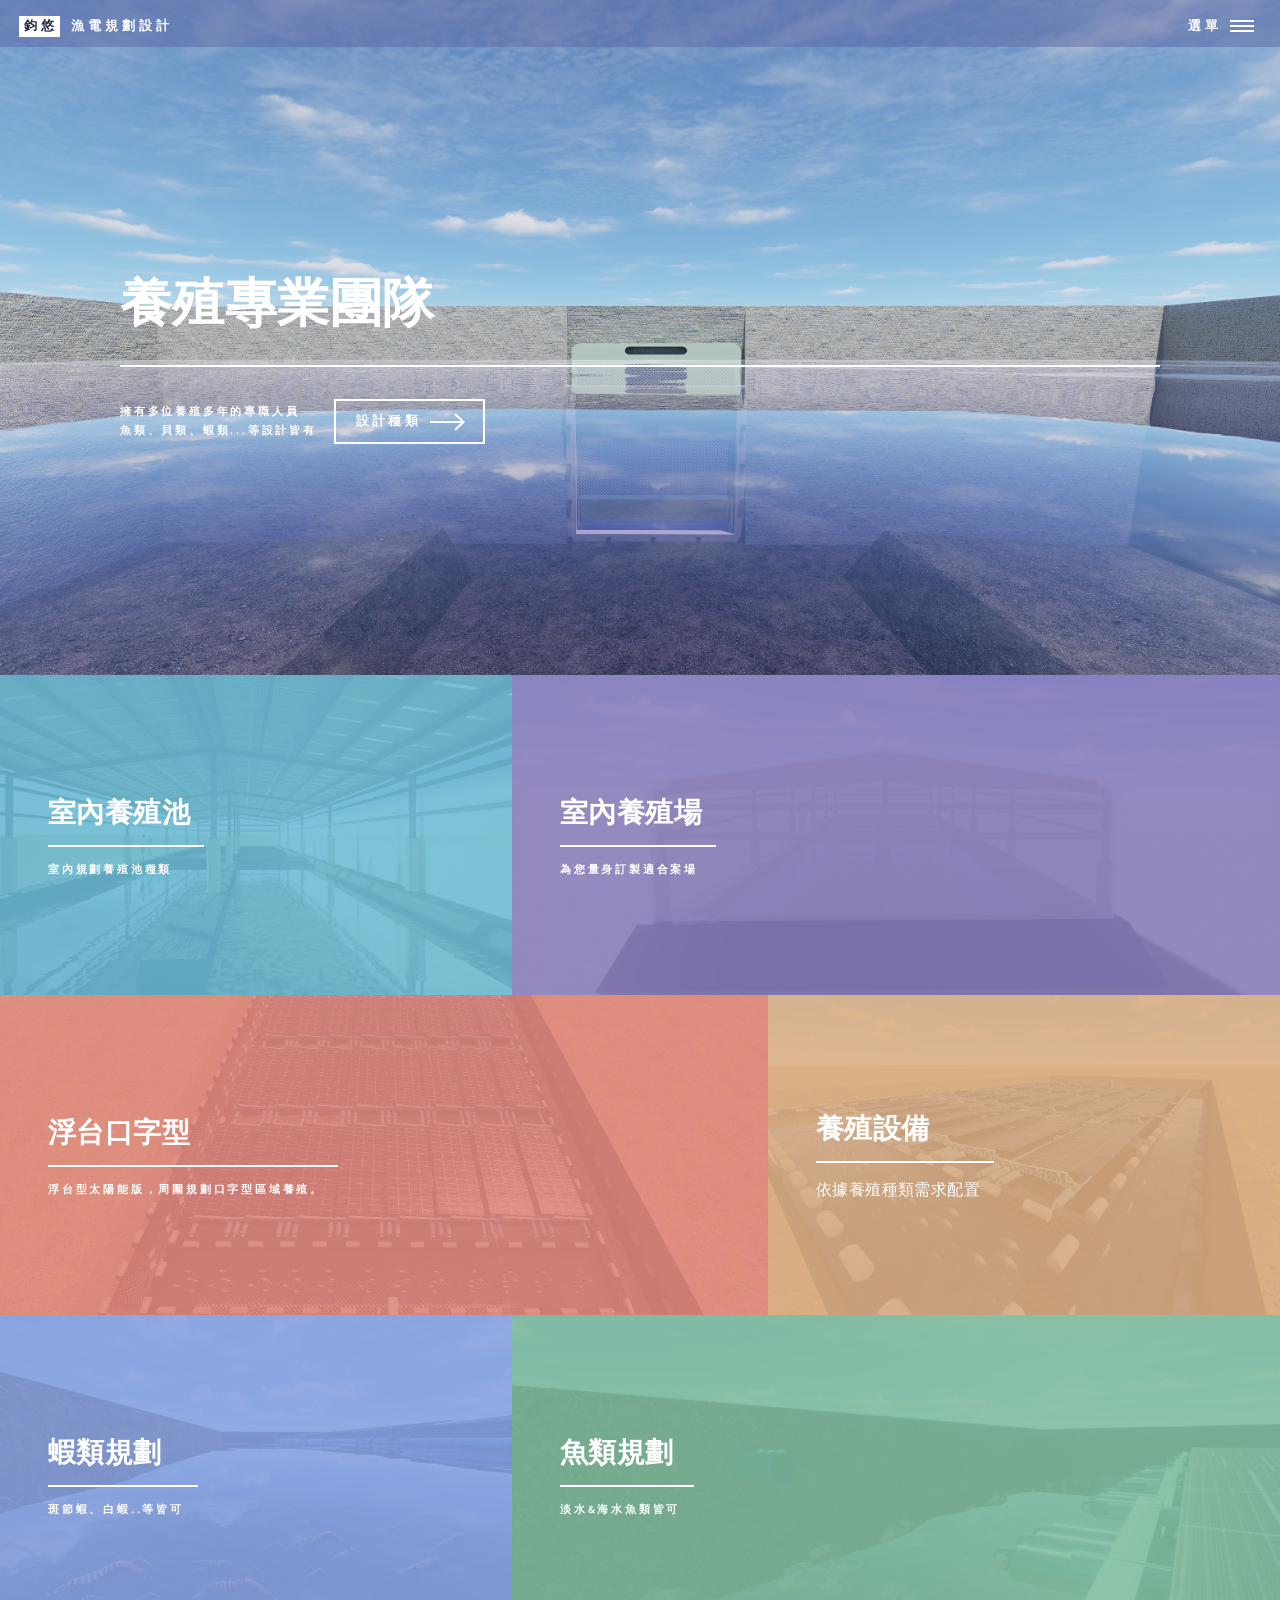
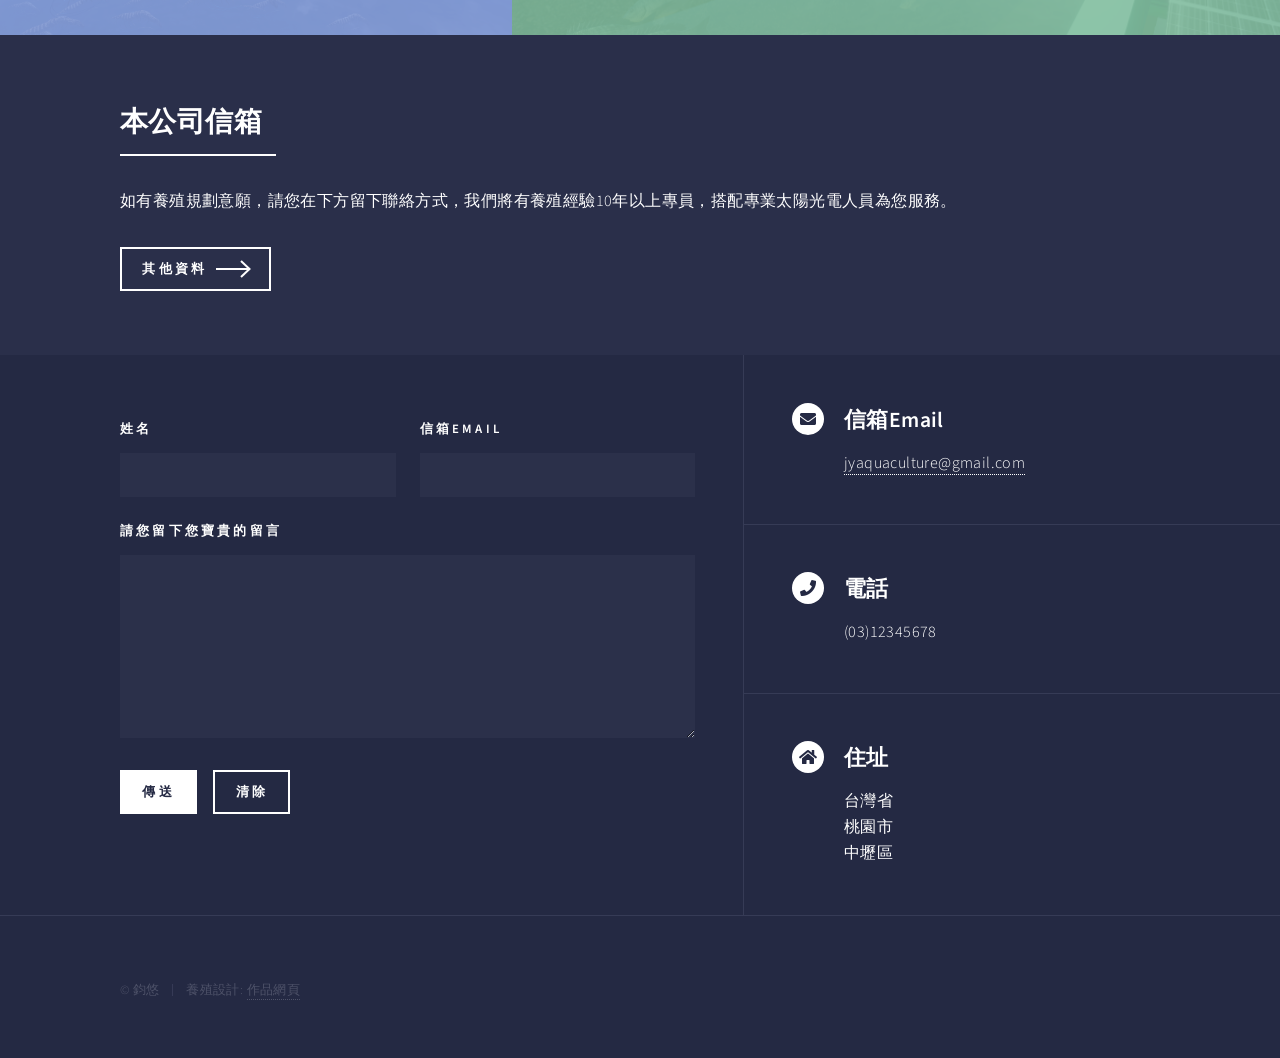
==== commit cd494678: "111 111" ====
--- a/index.html
+++ b/index.html
@@ -19,37 +19,34 @@
 
 				<!-- Header -->
 					<header id="header" class="alt">
-						<a href="index.html" class="logo"><strong>Forty</strong> <span>by HTML5 UP</span></a>
+						<a href="index.html" class="logo"><strong>鈞悠</strong> <span>漁電規劃設計</span></a>
 						<nav>
-							<a href="#menu">Menu</a>
+							<a href="#menu">選單</a>
 						</nav>
 					</header>
 
 				<!-- Menu -->
 					<nav id="menu">
 						<ul class="links">
-							<li><a href="index.html">Home</a></li>
-							<li><a href="landing.html">Landing</a></li>
-							<li><a href="generic.html">Generic</a></li>
-							<li><a href="elements.html">Elements</a></li>
+							<li><a href="index.html">首頁</a></li>
+							<li><a href="landing.html">室內池規劃</a></li>
+							<li><a href="generic.html">室外池規劃</a></li>
+							<li><a href="elements.html">養殖種類</a></li>
 						</ul>
-						<ul class="actions stacked">
-							<li><a href="#" class="button primary fit">Get Started</a></li>
-							<li><a href="#" class="button fit">Log In</a></li>
-						</ul>
+					
 					</nav>
 
 				<!-- Banner -->
 					<section id="banner" class="major">
 						<div class="inner">
 							<header class="major">
-								<h1>健行科大室內設計班~斯淮test</h1>
+								<h1>養殖專業團隊</h1>
 							</header>
 							<div class="content">
-								<p>A responsive site template designed by HTML5 UP<br />
-								and released under the Creative Commons.</p>
+								<p>擁有多位養殖多年的專職人員<br />
+								魚類、貝類、蝦類...等設計皆有</p>
 								<ul class="actions">
-									<li><a href="#one" class="button next scrolly">Get Started</a></li>
+									<li><a href="#one" class="button next scrolly">設計種類</a></li>
 								</ul>
 							</div>
 						</div>
@@ -62,56 +59,56 @@
 							<section id="one" class="tiles">
 								<article>
 									<span class="image">
-										<img src="images/pic01.jpg" alt="" />
-									</span>
-									<header class="major">
-										<h3><a href="landing.html" class="link">Aliquam</a></h3>
-										<p>Ipsum dolor sit amet</p>
-									</header>
-								</article>
-								<article>
-									<span class="image">
-										<img src="images/pic02.jpg" alt="" />
-									</span>
-									<header class="major">
-										<h3><a href="landing.html" class="link">Tempus</a></h3>
-										<p>feugiat amet tempus</p>
-									</header>
-								</article>
-								<article>
-									<span class="image">
-										<img src="images/pic03.jpg" alt="" />
-									</span>
-									<header class="major">
-										<h3><a href="landing.html" class="link">Magna</a></h3>
-										<p>Lorem etiam nullam</p>
-									</header>
-								</article>
-								<article>
-									<span class="image">
-										<img src="images/pic04.jpg" alt="" />
-									</span>
-									<header class="major">
-										<h3><a href="landing.html" class="link">Ipsum</a></h3>
-										<p>Nisl sed aliquam</p>
-									</header>
-								</article>
-								<article>
-									<span class="image">
-										<img src="images/pic05.jpg" alt="" />
-									</span>
-									<header class="major">
-										<h3><a href="landing.html" class="link">Consequat</a></h3>
-										<p>Ipsum dolor sit amet</p>
-									</header>
-								</article>
-								<article>
-									<span class="image">
-										<img src="images/pic06.jpg" alt="" />
-									</span>
-									<header class="major">
-										<h3><a href="landing.html" class="link">Etiam</a></h3>
-										<p>Feugiat amet tempus</p>
+										<img src="images/養殖示意圖有網子1115-6.png" alt="" />
+									</span>
+									<header class="major">
+										<h3><a href="landing.html" class="link">室內養殖池</a></h3>
+										<p>室內規劃養殖池種類</p>
+									</header>
+								</article>
+								<article>
+									<span class="image">
+										<img src="images/養殖示意圖有網子1115-1.png" alt="" />
+									</span>
+									<header class="major">
+										<h3><a href="landing.html" class="link">室內養殖場</a></h3>
+										<p>為您量身訂製適合案場</p>
+									</header>
+								</article>
+								<article>
+									<span class="image">
+										<img src="images/台西BOSS-28.png" alt="" />
+									</span>
+									<header class="major">
+										<h3><a href="landing.html" class="link"></a>浮台口字型</h3>
+										<p>浮台型太陽能版，周圍規劃口字型區域養殖。</p>
+									</header>
+								</article>
+								<article>
+									<span class="image">
+										<img src="images/台西BOSS-33.png" alt="" />
+									</span>
+									<header class="major">
+										<h3><a href="landing.html" class="link">養殖設備</a></h3>
+										<p></p>依據養殖種類需求配置
+									</header>
+								</article>
+								<article>
+									<span class="image">
+										<img src="images/台西BOSS-L型-4.1.png" alt="" />
+									</span>
+									<header class="major">
+										<h3><a href="landing.html" class="link">蝦類規劃</a></h3>
+										<p>斑節蝦、白蝦..等皆可</p>
+									</header>
+								</article>
+								<article>
+									<span class="image">
+										<img src="images/魚群.png" alt="" />
+									</span>
+									<header class="major">
+										<h3><a href="landing.html" class="link">魚類規劃</a></h3>
+										<p>淡水&海水魚類皆可</p>
 									</header>
 								</article>
 							</section>
@@ -120,11 +117,11 @@
 							<section id="two">
 								<div class="inner">
 									<header class="major">
-										<h2>Massa libero</h2>
-									</header>
-									<p>Nullam et orci eu lorem consequat tincidunt vivamus et sagittis libero. Mauris aliquet magna magna sed nunc rhoncus pharetra. Pellentesque condimentum sem. In efficitur ligula tate urna. Maecenas laoreet massa vel lacinia pellentesque lorem ipsum dolor. Nullam et orci eu lorem consequat tincidunt. Vivamus et sagittis libero. Mauris aliquet magna magna sed nunc rhoncus amet pharetra et feugiat tempus.</p>
+										<h2>本公司信箱</h2>
+									</header>
+									<p>如有養殖規劃意願，請您在下方留下聯絡方式，我們將有養殖經驗10年以上專員，搭配專業太陽光電人員為您服務。</p>
 									<ul class="actions">
-										<li><a href="landing.html" class="button next">Get Started</a></li>
+										<li><a href="landing.html" class="button next">其他資料</a></li>
 									</ul>
 								</div>
 							</section>
@@ -135,49 +132,58 @@
 					<section id="contact">
 						<div class="inner">
 							<section>
-								<form method="post" action="#">
+								<form method="post" action="#" onsubmit="return mailto()">
 									<div class="fields">
 										<div class="field half">
-											<label for="name">Name</label>
+											<label for="name">姓名</label>
 											<input type="text" name="name" id="name" />
 										</div>
 										<div class="field half">
-											<label for="email">Email</label>
+											<label for="email">信箱Email</label>
 											<input type="text" name="email" id="email" />
 										</div>
 										<div class="field">
-											<label for="message">Message</label>
+											<label for="message">請您留下您寶貴的留言</label>
 											<textarea name="message" id="message" rows="6"></textarea>
 										</div>
 									</div>
 									<ul class="actions">
-										<li><input type="submit" value="Send Message" class="primary" /></li>
-										<li><input type="reset" value="Clear" /></li>
+										<li><input type="submit" value="傳送" class="primary" /></li>
+										<li><input type="reset" value="清除" /></li>
 									</ul>
+									<script>
+										function mailto() {
+											name = document.getElementsByName('name')[0].value; // 把使用者輸入的名稱拿出來用
+											email = document.getElementsByName('email')[0].value; // 把使用者輸入的email拿出來用
+											message = document.getElementsByName('message')[0].value.replaceAll('\n', '%0D%0A'); // 把使用者輸入的內容拿出來用
+											window.location.href = "mailto:jyaquaculture@gmail.com?subject=洽詢養殖規劃&body=您好, 我是" + name + ":%0D%0A" + message;
+											return false;
+										}
+									</script>
 								</form>
 							</section>
 							<section class="split">
 								<section>
 									<div class="contact-method">
 										<span class="icon solid alt fa-envelope"></span>
-										<h3>Email</h3>
-										<a href="#">information@untitled.tld</a>
+										<h3>信箱Email</h3>
+										<a href="#">jyaquaculture@gmail.com</a>
 									</div>
 								</section>
 								<section>
 									<div class="contact-method">
 										<span class="icon solid alt fa-phone"></span>
-										<h3>Phone</h3>
-										<span>(000) 000-0000 x12387</span>
+										<h3>電話</h3>
+										<span>(03)12345678 </span>
 									</div>
 								</section>
 								<section>
 									<div class="contact-method">
 										<span class="icon solid alt fa-home"></span>
-										<h3>Address</h3>
-										<span>1234 Somewhere Road #5432<br />
-										Nashville, TN 00000<br />
-										United States of America</span>
+										<h3>住址</h3>
+										<span>台灣省<br />
+										桃園市<br />
+										中壢區</span>
 									</div>
 								</section>
 							</section>
@@ -187,15 +193,9 @@
 				<!-- Footer -->
 					<footer id="footer">
 						<div class="inner">
-							<ul class="icons">
-								<li><a href="#" class="icon brands alt fa-twitter"><span class="label">Twitter</span></a></li>
-								<li><a href="#" class="icon brands alt fa-facebook-f"><span class="label">Facebook</span></a></li>
-								<li><a href="#" class="icon brands alt fa-instagram"><span class="label">Instagram</span></a></li>
-								<li><a href="#" class="icon brands alt fa-github"><span class="label">GitHub</span></a></li>
-								<li><a href="#" class="icon brands alt fa-linkedin-in"><span class="label">LinkedIn</span></a></li>
-							</ul>
+							
 							<ul class="copyright">
-								<li>&copy; Untitled</li><li>Design: <a href="https://html5up.net">HTML5 UP</a></li>
+								<li>&copy; 鈞悠</li><li>養殖設計: <a href="https://kuula.co/post/hftNM">作品網頁</a></li>
 							</ul>
 						</div>
 					</footer>
--- a/assets/css/main.css
+++ b/assets/css/main.css
@@ -3380,7 +3380,7 @@
 		-webkit-align-items: center;
 		-ms-align-items: center;
 		align-items: center;
-		background-image: url("../../images/banner.jpg");
+		background-image: url("../../images/龜背型設計-3.png");
 		display: -moz-flex;
 		display: -webkit-flex;
 		display: -ms-flex;
@@ -3410,12 +3410,12 @@
 			-ms-transition-delay: 0.75s;
 			transition-delay: 0.75s;
 			pointer-events: none;
-			background-color: #242943;
+			background-color: #5c68a5;
 			content: '';
 			display: block;
-			height: 100%;
+			height: 7%;
 			left: 0;
-			opacity: 0.85;
+			opacity: 0.5;
 			position: absolute;
 			top: 0;
 			width: 100%;
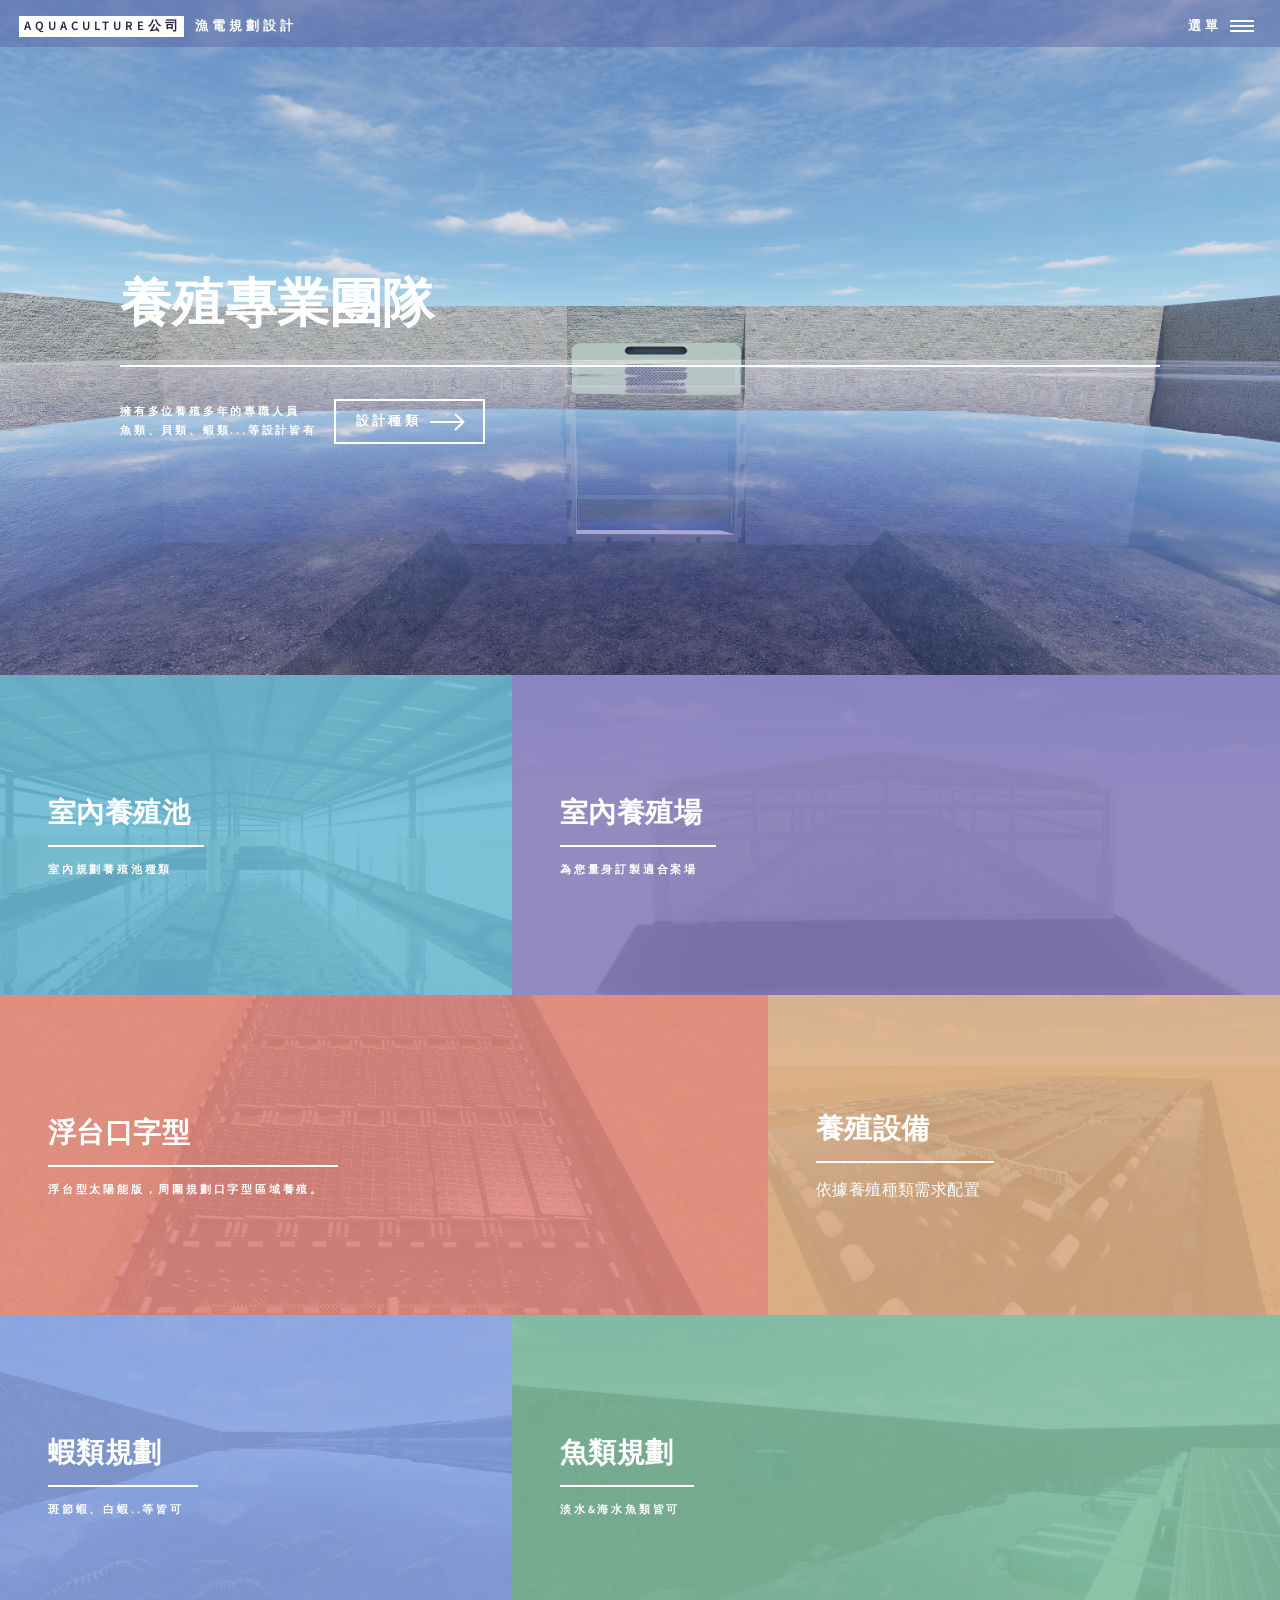
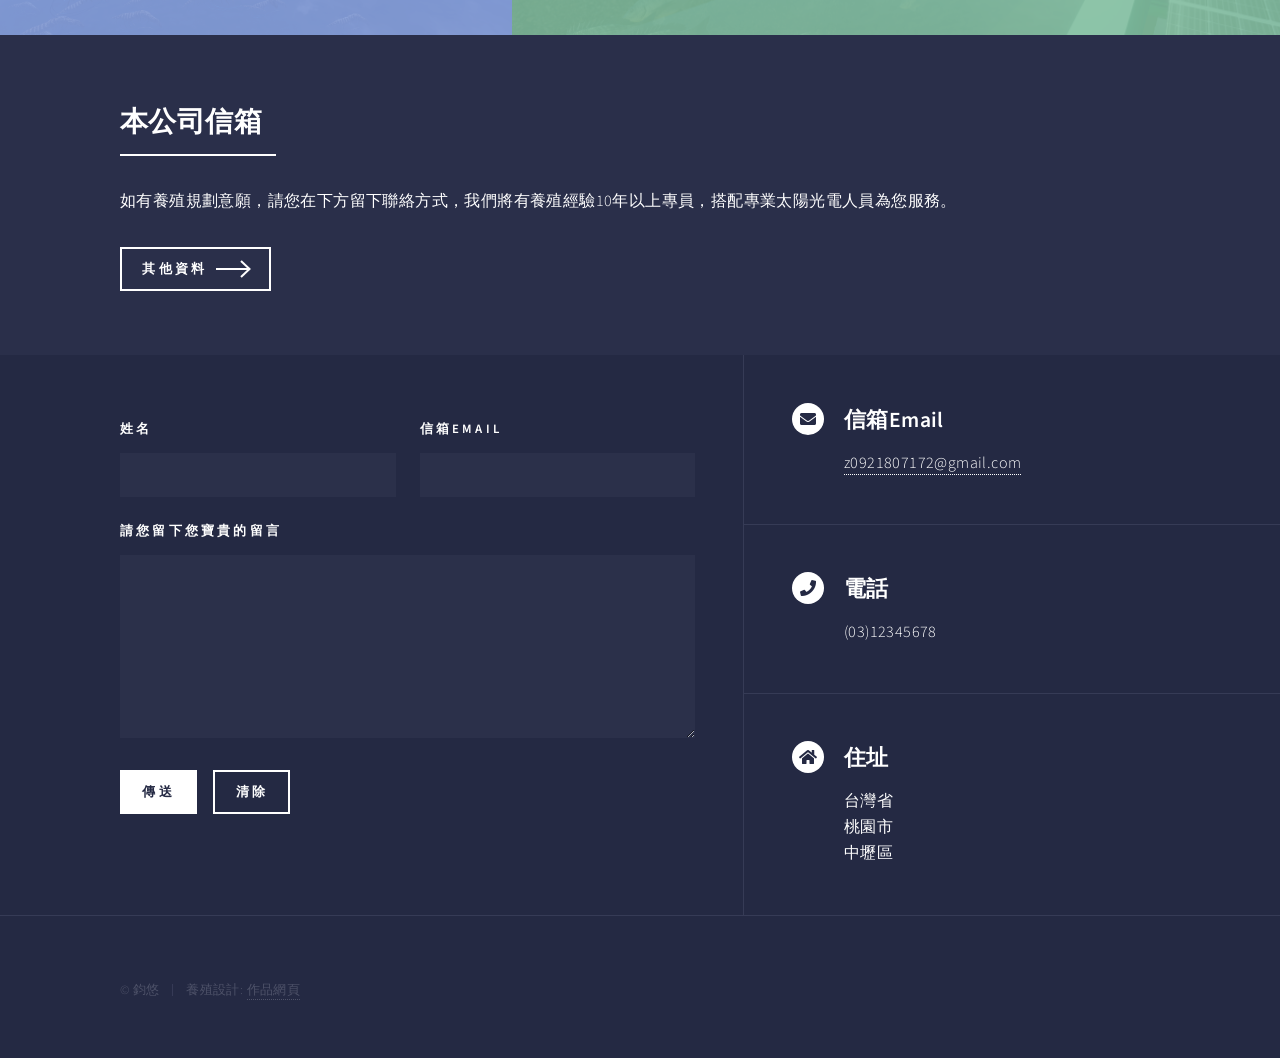
==== commit ebd851bd: "111" ====
--- a/index.html
+++ b/index.html
@@ -19,7 +19,7 @@
 
 				<!-- Header -->
 					<header id="header" class="alt">
-						<a href="index.html" class="logo"><strong>鈞悠</strong> <span>漁電規劃設計</span></a>
+						<a href="index.html" class="logo"><strong>aquaculture公司</strong> <span>漁電規劃設計</span></a>
 						<nav>
 							<a href="#menu">選單</a>
 						</nav>
@@ -167,7 +167,7 @@
 									<div class="contact-method">
 										<span class="icon solid alt fa-envelope"></span>
 										<h3>信箱Email</h3>
-										<a href="#">jyaquaculture@gmail.com</a>
+										<a href="#">z0921807172@gmail.com</a>
 									</div>
 								</section>
 								<section>
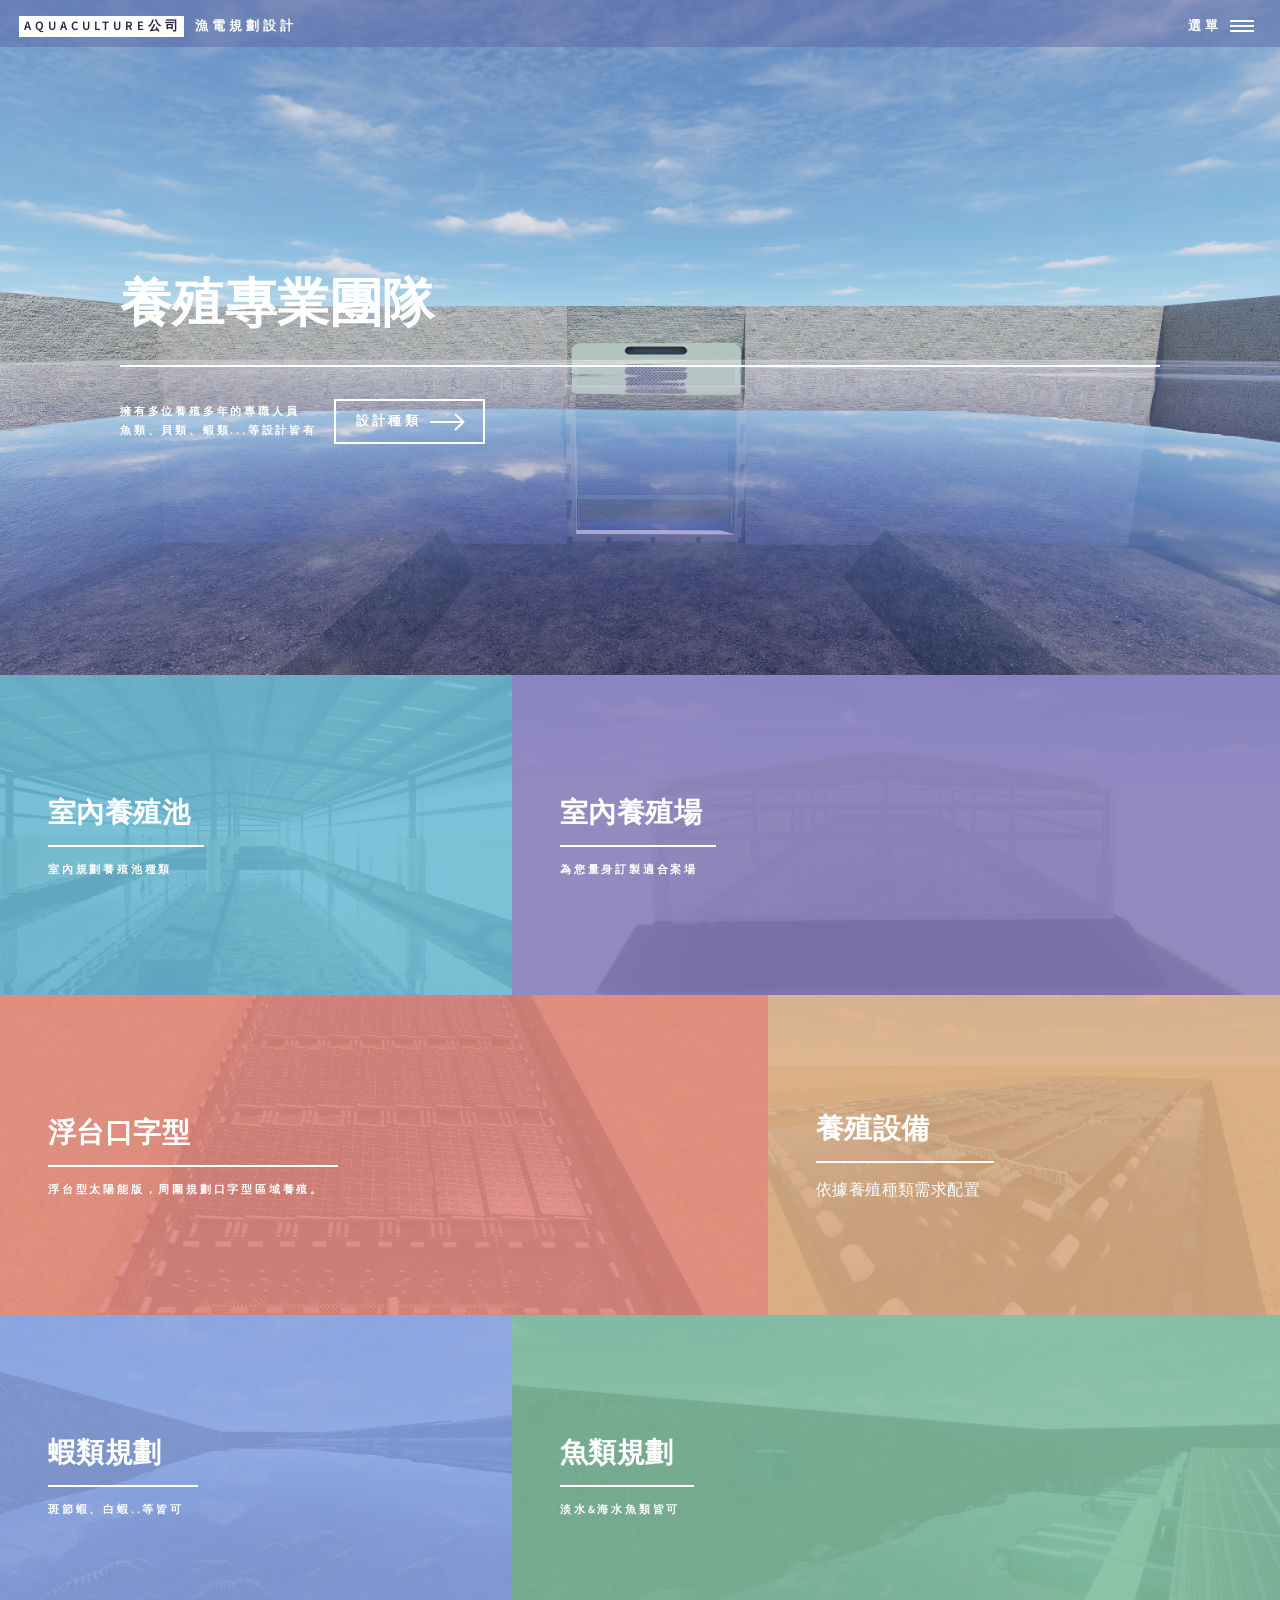
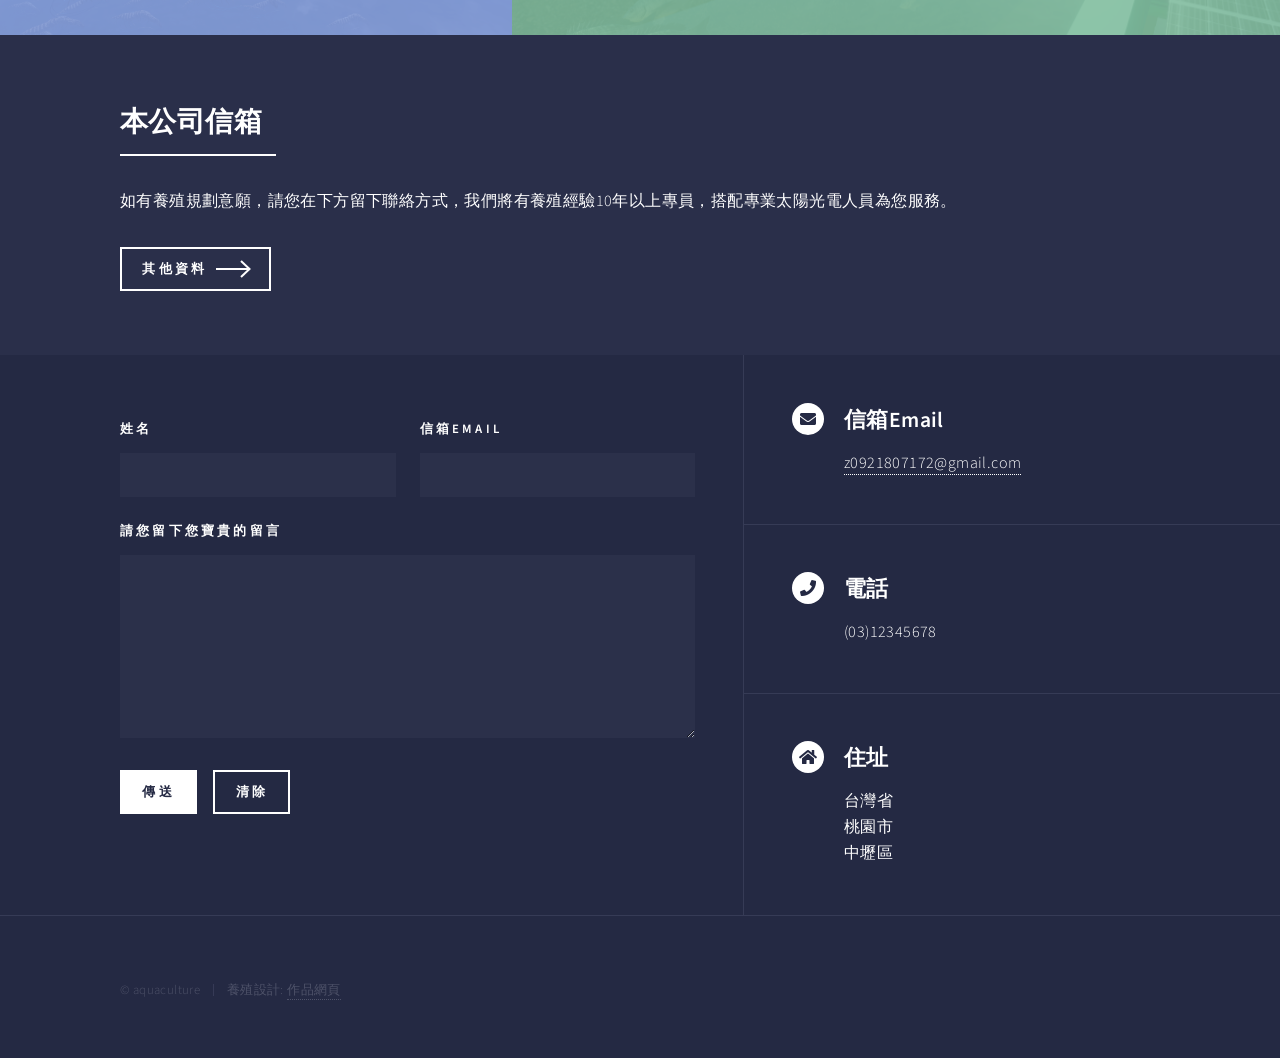
==== commit 3e30bad6: "1" ====
--- a/index.html
+++ b/index.html
@@ -195,7 +195,7 @@
 						<div class="inner">
 							
 							<ul class="copyright">
-								<li>&copy; 鈞悠</li><li>養殖設計: <a href="https://kuula.co/post/hftNM">作品網頁</a></li>
+								<li>&copy; aquaculture</li><li>養殖設計: <a href="https://kuula.co/post/hftNM">作品網頁</a></li>
 							</ul>
 						</div>
 					</footer>
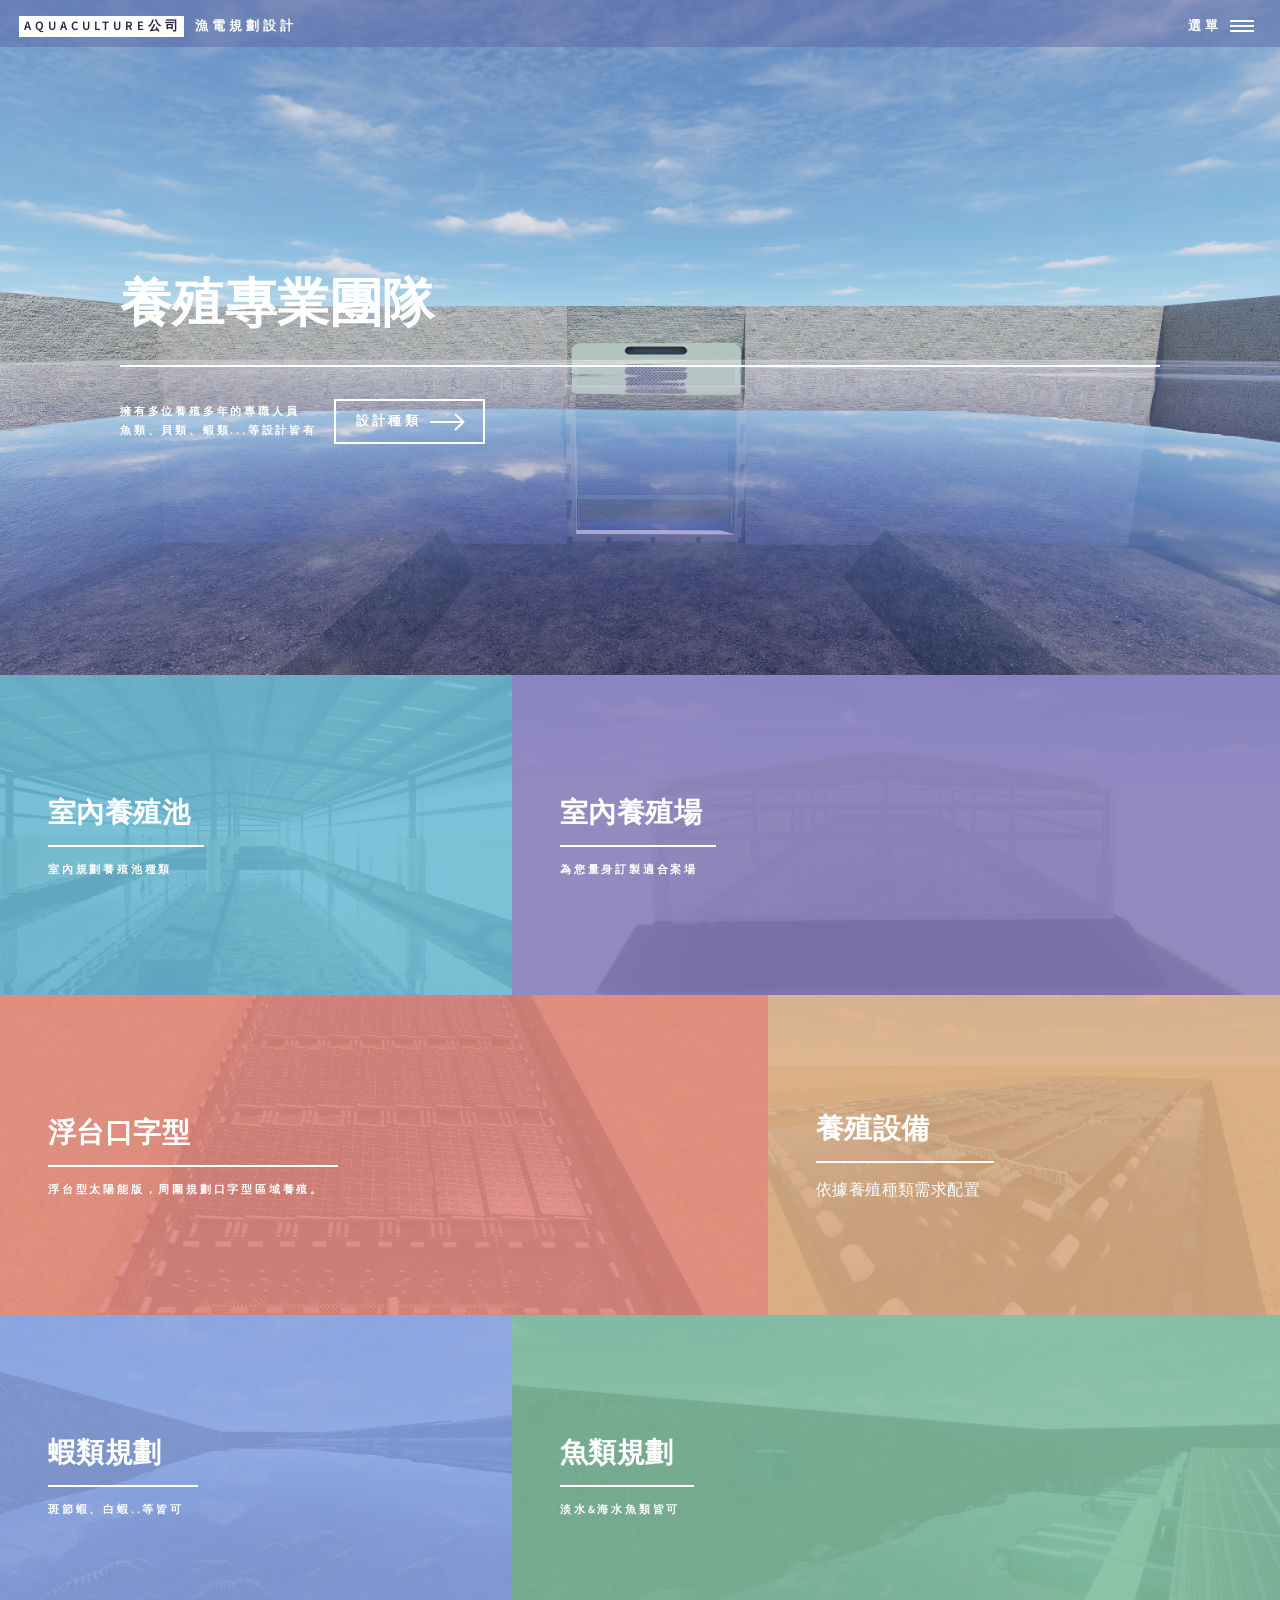
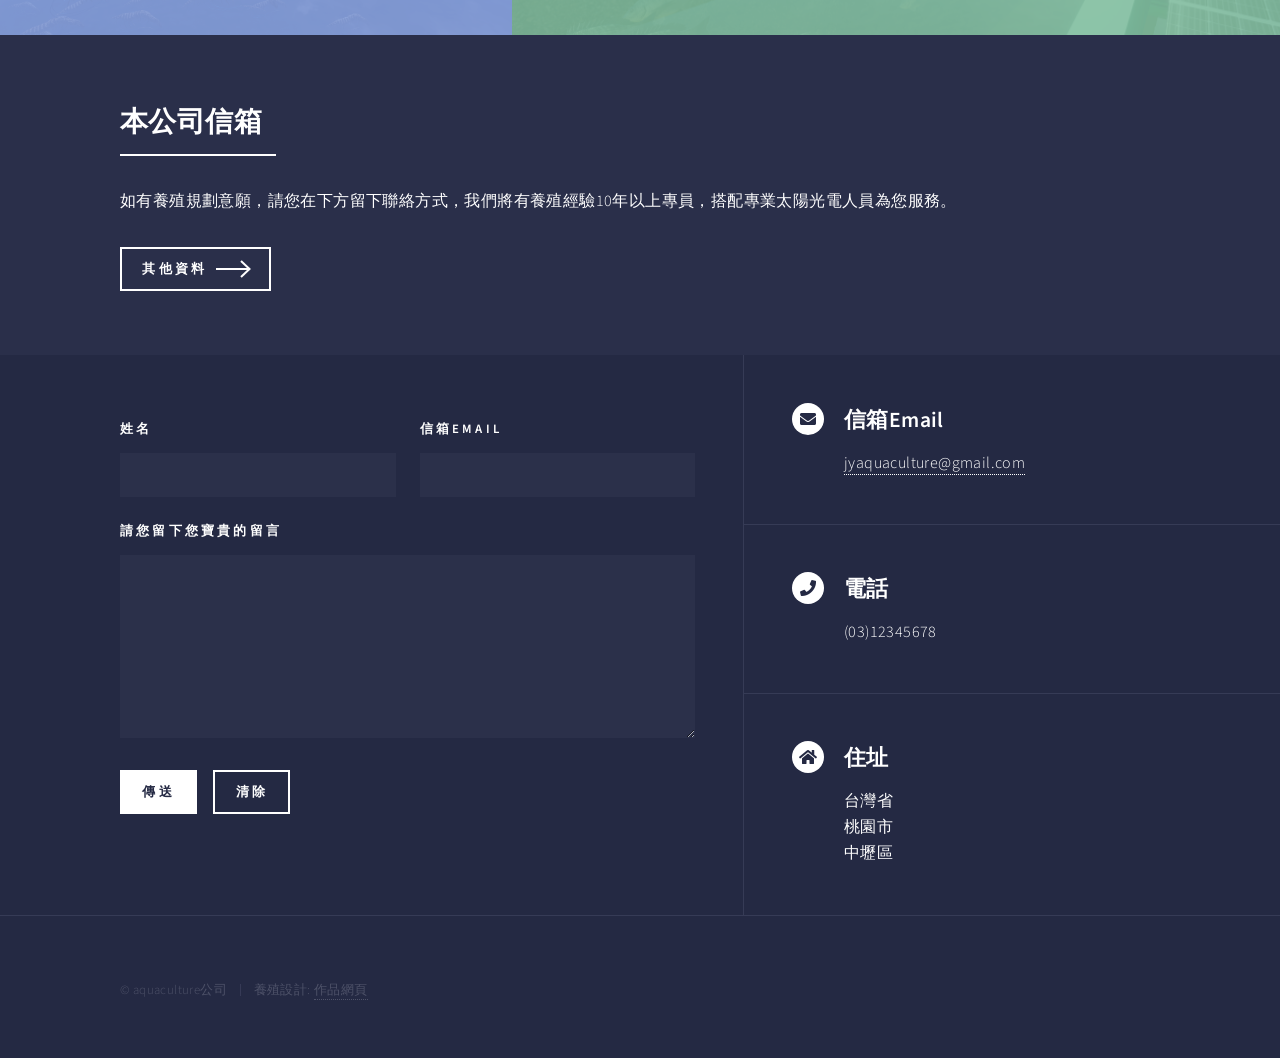
==== commit 325665fc: "77" ====
--- a/index.html
+++ b/index.html
@@ -167,7 +167,7 @@
 									<div class="contact-method">
 										<span class="icon solid alt fa-envelope"></span>
 										<h3>信箱Email</h3>
-										<a href="#">z0921807172@gmail.com</a>
+										<a href="#">jyaquaculture@gmail.com</a>
 									</div>
 								</section>
 								<section>
@@ -195,7 +195,7 @@
 						<div class="inner">
 							
 							<ul class="copyright">
-								<li>&copy; aquaculture</li><li>養殖設計: <a href="https://kuula.co/post/hftNM">作品網頁</a></li>
+								<li>&copy; aquaculture公司</li><li>養殖設計: <a href="https://kuula.co/post/hftNM">作品網頁</a></li>
 							</ul>
 						</div>
 					</footer>
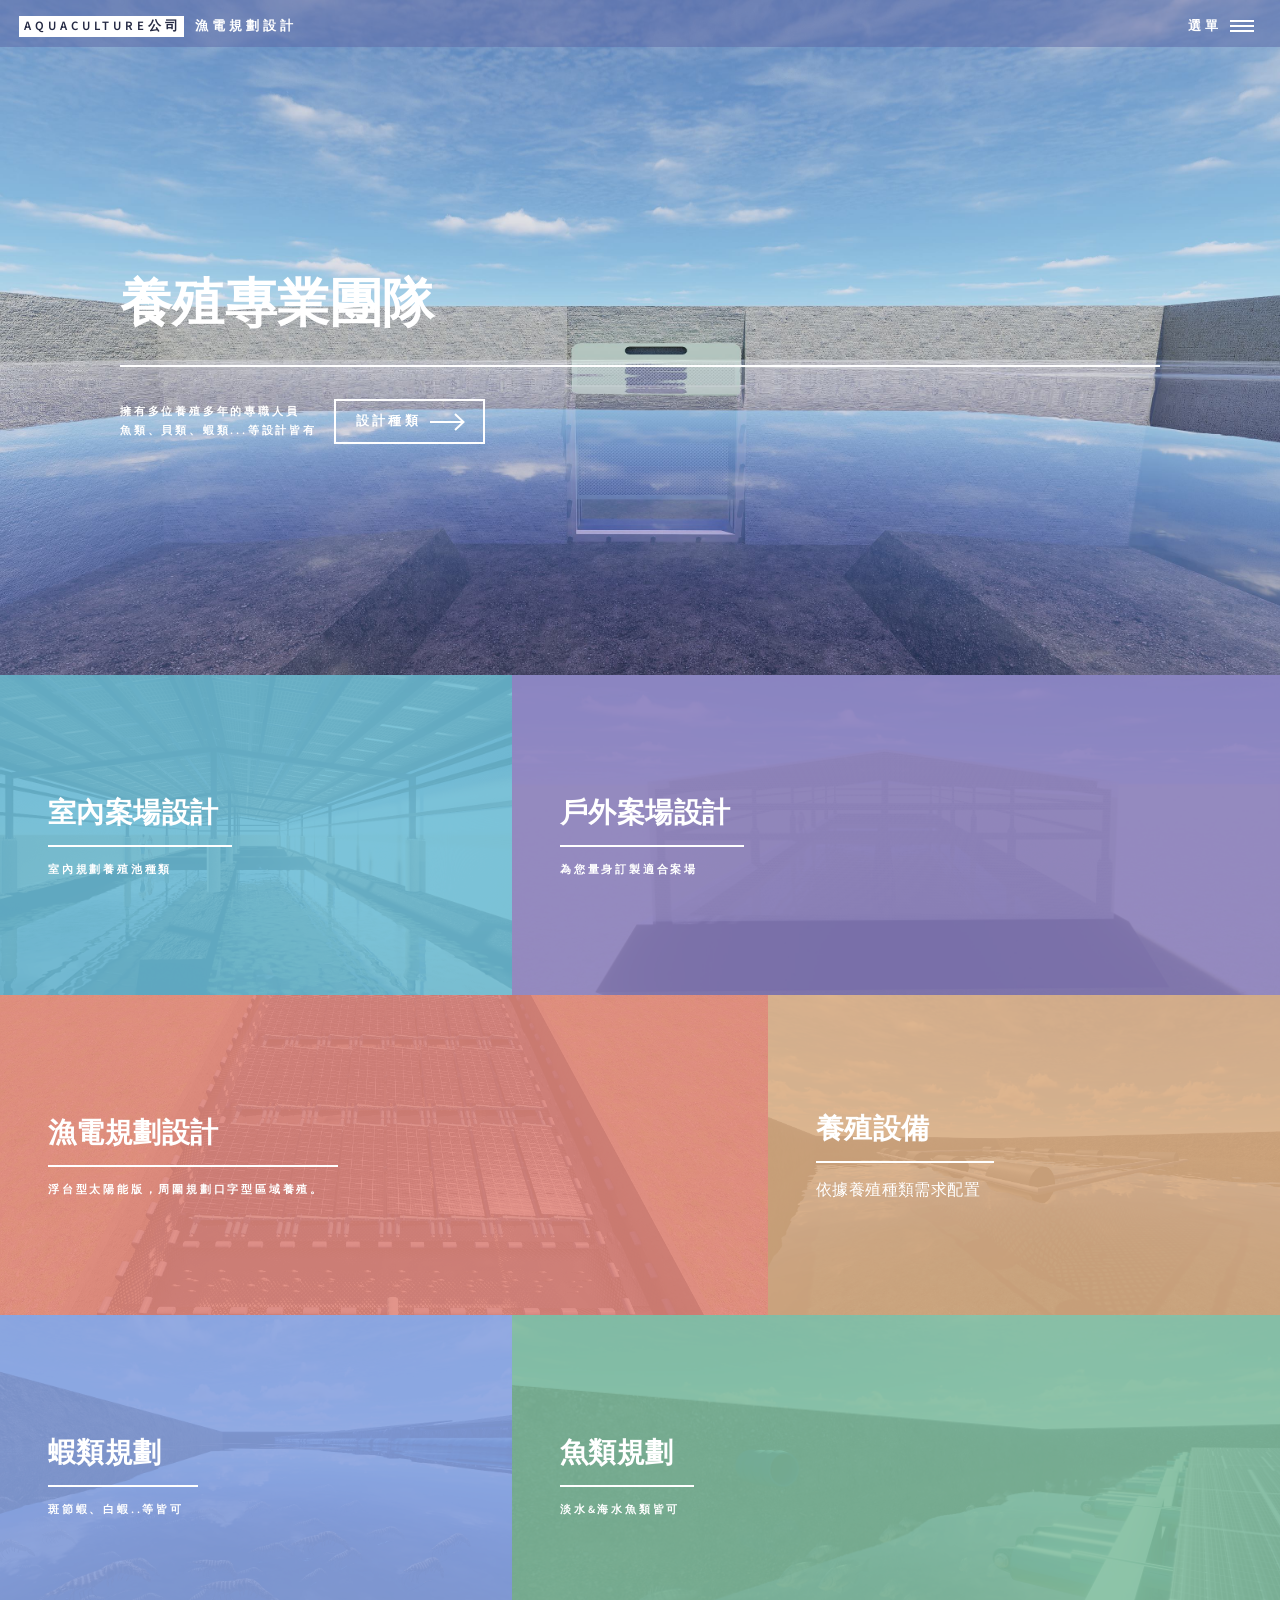
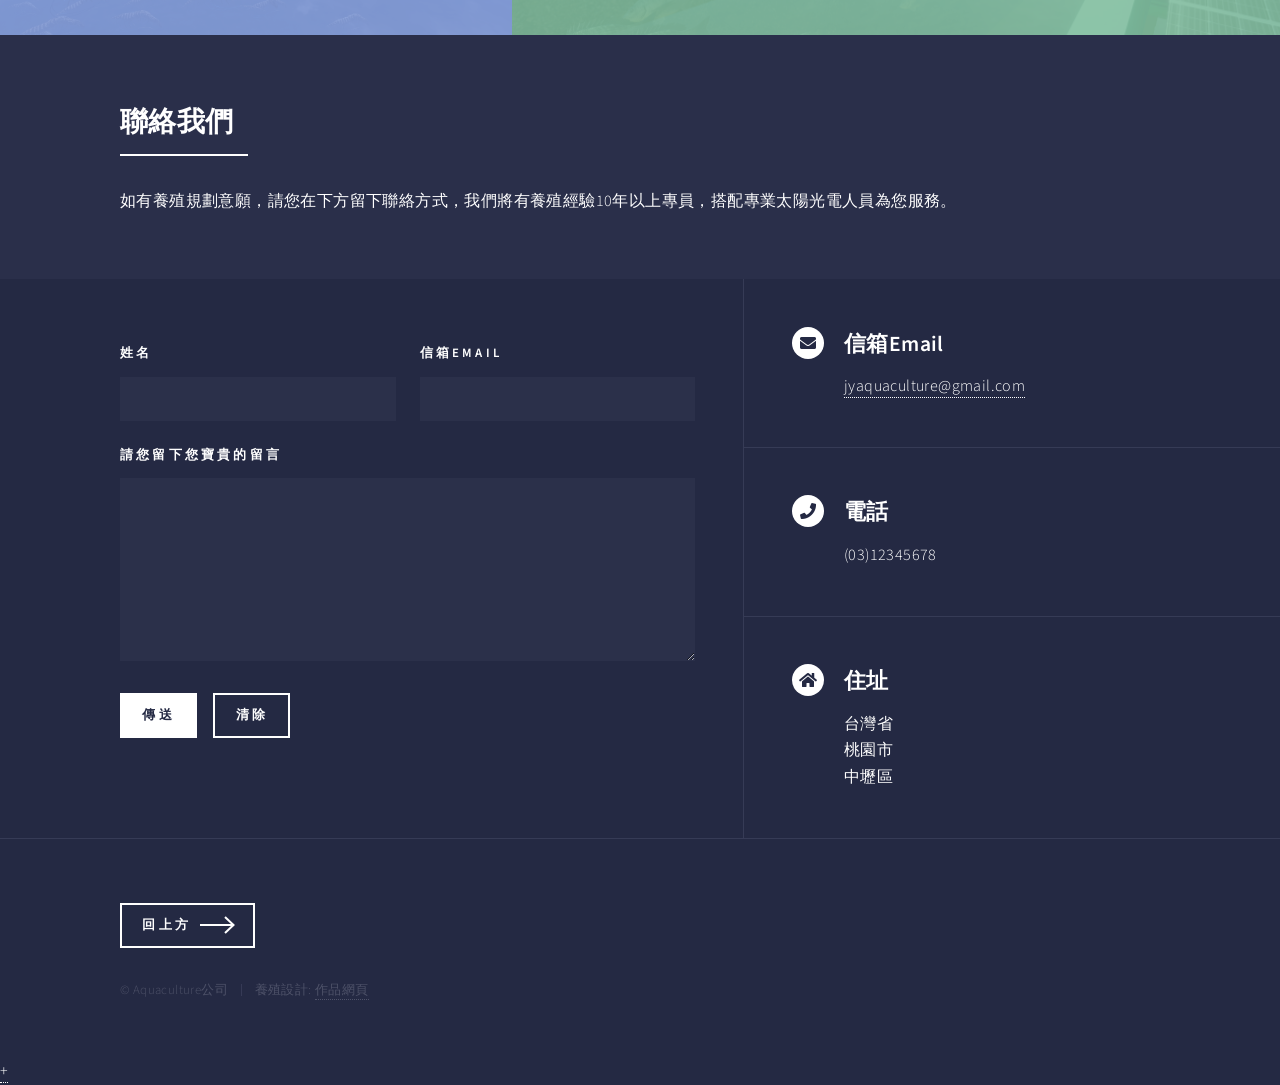
==== commit 2bd930fd: "1" ====
--- a/index.html
+++ b/index.html
@@ -19,7 +19,7 @@
 
 				<!-- Header -->
 					<header id="header" class="alt">
-						<a href="index.html" class="logo"><strong>aquaculture公司</strong> <span>漁電規劃設計</span></a>
+						<a href="index.html" class="logo"><strong>Aquaculture公司</strong> <span>漁電規劃設計</span></a>
 						<nav>
 							<a href="#menu">選單</a>
 						</nav>
@@ -29,9 +29,12 @@
 					<nav id="menu">
 						<ul class="links">
 							<li><a href="index.html">首頁</a></li>
-							<li><a href="landing.html">室內池規劃</a></li>
-							<li><a href="generic.html">室外池規劃</a></li>
-							<li><a href="elements.html">養殖種類</a></li>
+							<li><a href="landing.html">室內案場設計</a></li>
+							<li><a href="landing 2.html">戶外案場設計</a></li>
+							<li><a href="landing 3.html">漁電規劃設計</a></li>
+							<li><a href="landing 4.html">養殖設備</a></li>
+							<li><a href="landing 5.html">蝦類規劃</a></li>
+							<li><a href="landing 6.html">魚類規劃</a></li>
 						</ul>
 					
 					</nav>
@@ -59,55 +62,55 @@
 							<section id="one" class="tiles">
 								<article>
 									<span class="image">
-										<img src="images/養殖示意圖有網子1115-6.png" alt="" />
-									</span>
-									<header class="major">
-										<h3><a href="landing.html" class="link">室內養殖池</a></h3>
+										<img src="images/養殖示意圖有網子1115-6.jpg" alt="" />
+									</span>
+									<header class="major">
+										<h3><a href="landing.html" class="link">室內案場設計</a></h3>
 										<p>室內規劃養殖池種類</p>
 									</header>
 								</article>
 								<article>
 									<span class="image">
-										<img src="images/養殖示意圖有網子1115-1.png" alt="" />
-									</span>
-									<header class="major">
-										<h3><a href="landing.html" class="link">室內養殖場</a></h3>
+										<img src="images/養殖示意圖有網子1115-1.jpg" alt="" />
+									</span>
+									<header class="major">
+										<h3><a href="landing 2.html" class="link">戶外案場設計</a></h3>
 										<p>為您量身訂製適合案場</p>
 									</header>
 								</article>
 								<article>
 									<span class="image">
-										<img src="images/台西BOSS-28.png" alt="" />
-									</span>
-									<header class="major">
-										<h3><a href="landing.html" class="link"></a>浮台口字型</h3>
+										<img src="images/台西BOSS-28.jpg" alt="" />
+									</span>
+									<header class="major">
+										<h3><a href="landing 3.html" class="link"></a>漁電規劃設計</h3>
 										<p>浮台型太陽能版，周圍規劃口字型區域養殖。</p>
 									</header>
 								</article>
 								<article>
 									<span class="image">
-										<img src="images/台西BOSS-33.png" alt="" />
-									</span>
-									<header class="major">
-										<h3><a href="landing.html" class="link">養殖設備</a></h3>
+										<img src="images/浮筒箱網-1_副本.jpg" alt="" />
+									</span>
+									<header class="major">
+										<h3><a href="landing 4.html" class="link">養殖設備</a></h3>
 										<p></p>依據養殖種類需求配置
 									</header>
 								</article>
 								<article>
 									<span class="image">
-										<img src="images/台西BOSS-L型-4.1.png" alt="" />
-									</span>
-									<header class="major">
-										<h3><a href="landing.html" class="link">蝦類規劃</a></h3>
+										<img src="images/台西BOSS-L型-4.1.jpg" alt="" />
+									</span>
+									<header class="major">
+										<h3><a href="landing 5.html" class="link">蝦類規劃</a></h3>
 										<p>斑節蝦、白蝦..等皆可</p>
 									</header>
 								</article>
 								<article>
 									<span class="image">
-										<img src="images/魚群.png" alt="" />
-									</span>
-									<header class="major">
-										<h3><a href="landing.html" class="link">魚類規劃</a></h3>
+										<img src="images/魚群.jpg" alt="" />
+									</span>
+									<header class="major">
+										<h3><a href="landing 6.html" class="link">魚類規劃</a></h3>
 										<p>淡水&海水魚類皆可</p>
 									</header>
 								</article>
@@ -117,12 +120,10 @@
 							<section id="two">
 								<div class="inner">
 									<header class="major">
-										<h2>本公司信箱</h2>
+										<h2>聯絡我們</h2>
 									</header>
 									<p>如有養殖規劃意願，請您在下方留下聯絡方式，我們將有養殖經驗10年以上專員，搭配專業太陽光電人員為您服務。</p>
-									<ul class="actions">
-										<li><a href="landing.html" class="button next">其他資料</a></li>
-									</ul>
+									
 								</div>
 							</section>
 
@@ -193,9 +194,11 @@
 				<!-- Footer -->
 					<footer id="footer">
 						<div class="inner">
-							
+							<ul class="actions">
+								<li><a href="index.html" class="button next">回上方</a></li>
+							</ul>
 							<ul class="copyright">
-								<li>&copy; aquaculture公司</li><li>養殖設計: <a href="https://kuula.co/post/hftNM">作品網頁</a></li>
+								<li>&copy; Aquaculture公司</li><li>養殖設計: <a href="https://kuula.co/post/hftNM">作品網頁</a></li>
 							</ul>
 						</div>
 					</footer>
@@ -212,4 +215,5 @@
 			<script src="assets/js/main.js"></script>
 
 	</body>
-</html>+</html>
+<a href="#wrapper" class="btn">+</a>
--- a/assets/css/main.css
+++ b/assets/css/main.css
@@ -3380,7 +3380,7 @@
 		-webkit-align-items: center;
 		-ms-align-items: center;
 		align-items: center;
-		background-image: url("../../images/龜背型設計-3.png");
+		background-image: url("../../images/龜背型設計-3.jpg");
 		display: -moz-flex;
 		display: -webkit-flex;
 		display: -ms-flex;
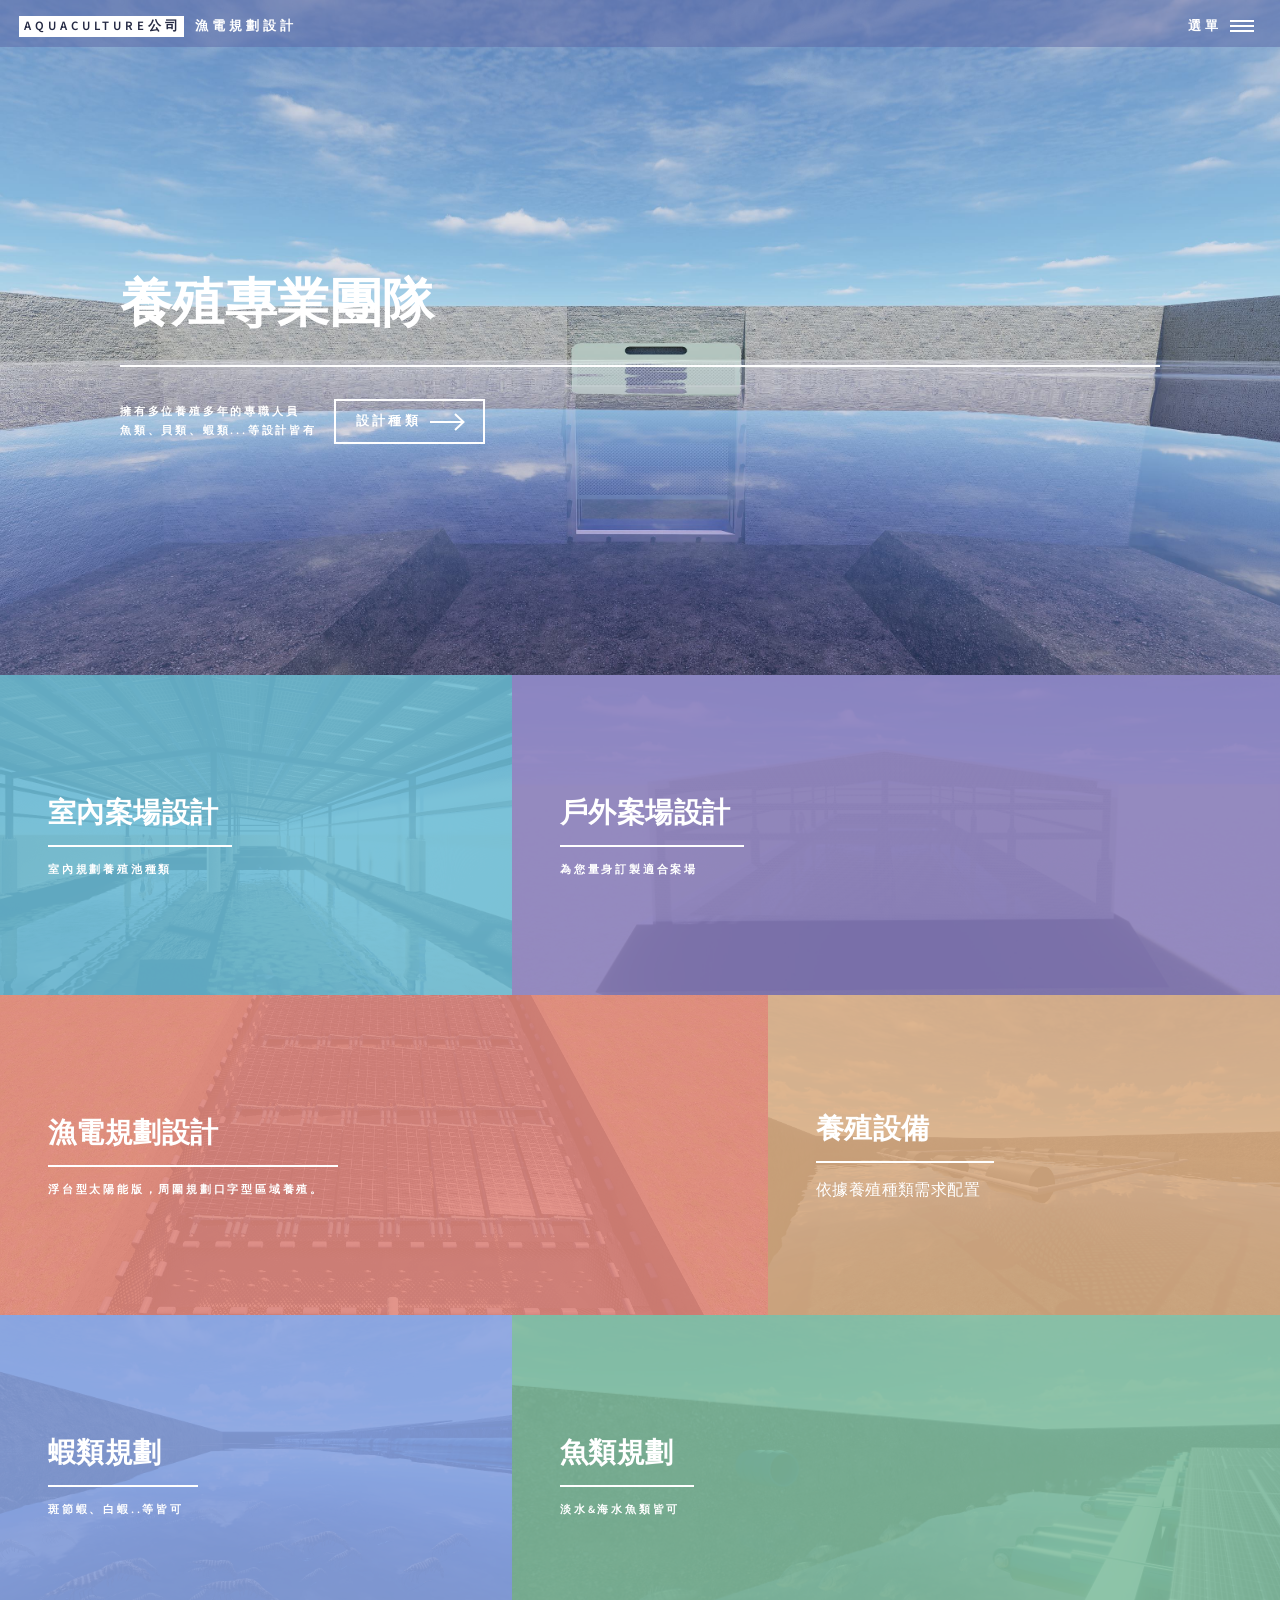
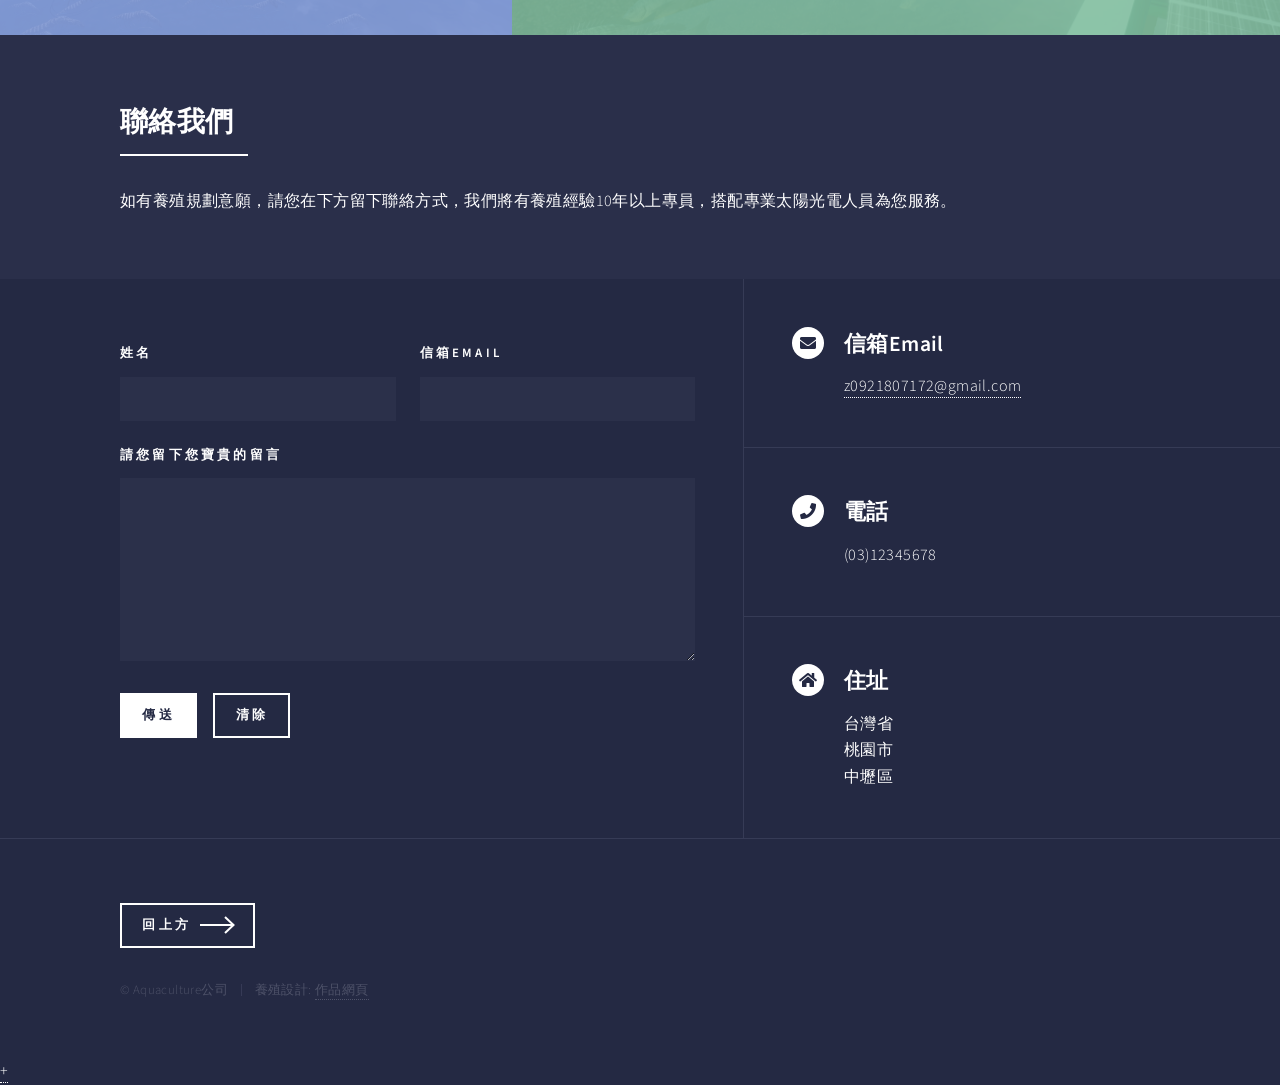
==== commit 32f763fe: "77" ====
--- a/index.html
+++ b/index.html
@@ -157,7 +157,7 @@
 											name = document.getElementsByName('name')[0].value; // 把使用者輸入的名稱拿出來用
 											email = document.getElementsByName('email')[0].value; // 把使用者輸入的email拿出來用
 											message = document.getElementsByName('message')[0].value.replaceAll('\n', '%0D%0A'); // 把使用者輸入的內容拿出來用
-											window.location.href = "mailto:jyaquaculture@gmail.com?subject=洽詢養殖規劃&body=您好, 我是" + name + ":%0D%0A" + message;
+											window.location.href = "mailto:z0921807172@gmail.com?subject=洽詢養殖規劃&body=您好, 我是" + name + ":%0D%0A" + message;
 											return false;
 										}
 									</script>
@@ -168,7 +168,7 @@
 									<div class="contact-method">
 										<span class="icon solid alt fa-envelope"></span>
 										<h3>信箱Email</h3>
-										<a href="#">jyaquaculture@gmail.com</a>
+										<a href="#">z0921807172@gmail.com</a>
 									</div>
 								</section>
 								<section>
